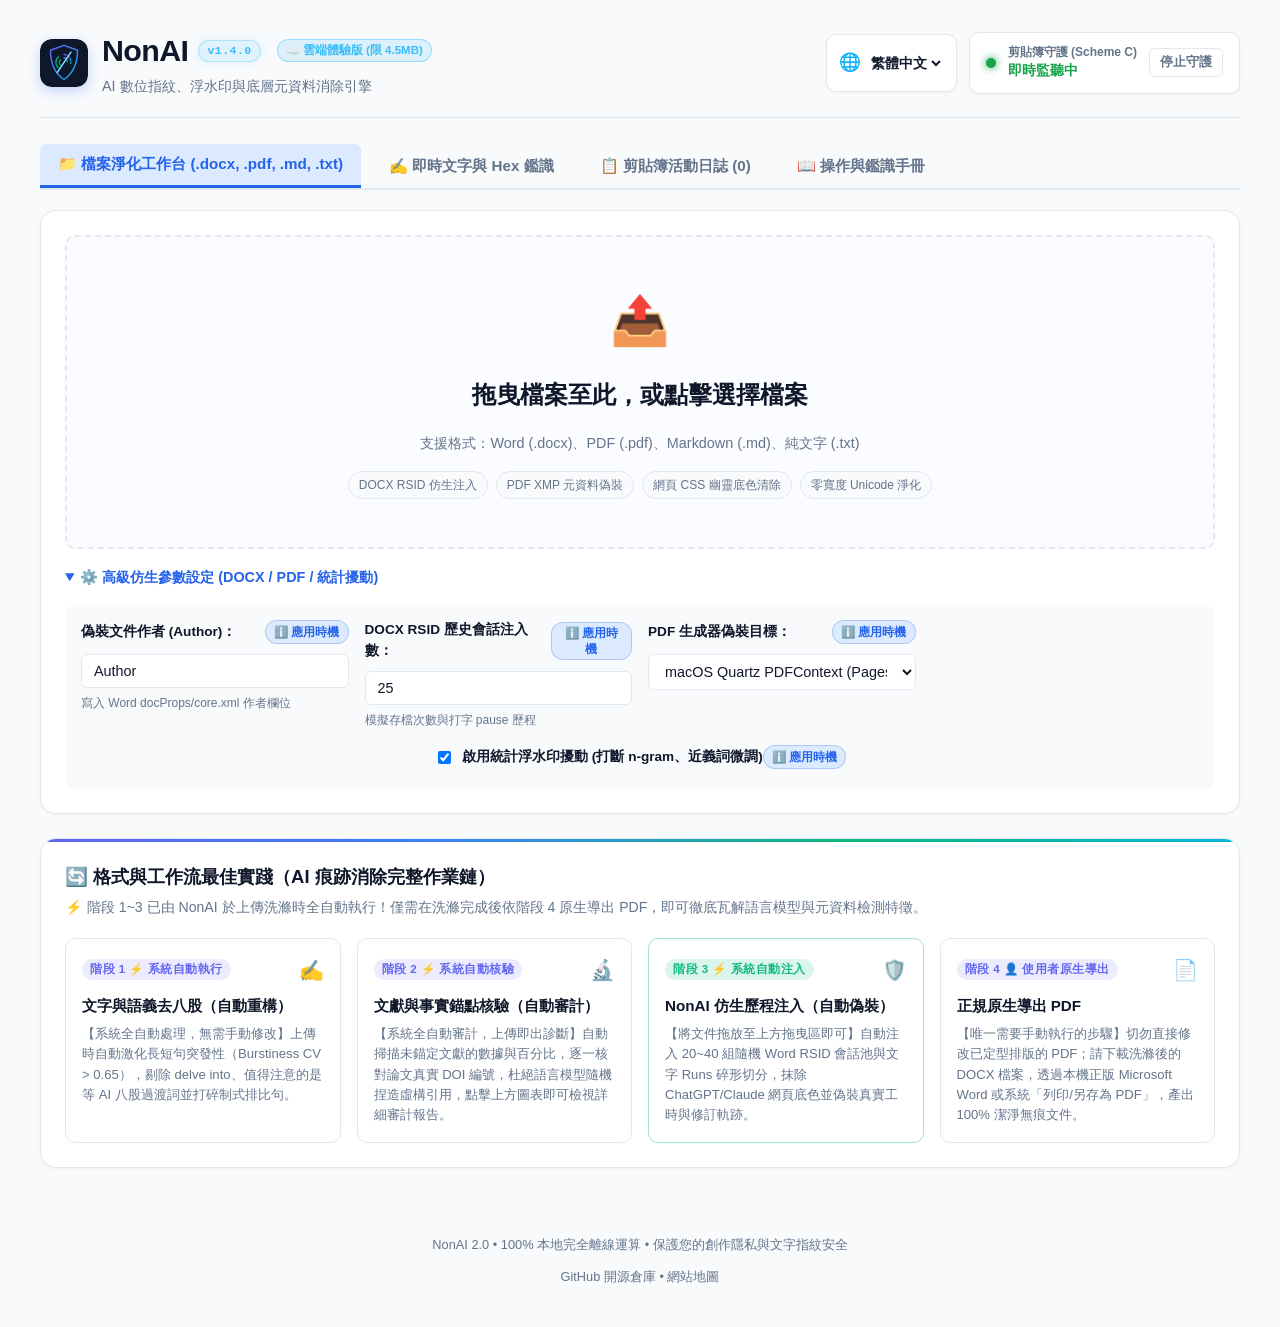
==== public/index.html @ 3d28daaf "feat(humanization): add high-risk residue dissolver, entity diversity enhancer, and fact-citation pr" ====
<!DOCTYPE html>
<html lang="zh-TW">
<head>
  <meta charset="UTF-8">
  <meta name="viewport" content="width=device-width, initial-scale=1.0, viewport-fit=cover">
  <meta name="color-scheme" content="light dark">

  <!-- Primary Meta Tags -->
  <title>NonAI - 消除 AI 數位指紋與隱藏痕跡 | 免費線上 DOCX RSID 仿生、PDF 元資料與文字浮水印淨化工具</title>
  <meta name="title" content="NonAI - 消除 AI 數位指紋與隱藏痕跡 | 免費線上 DOCX RSID 仿生、PDF 元資料與文字浮水印淨化工具">
  <meta name="description" content="NonAI 是開源、100% 離線運算的 AI 指紋消除引擎。一鍵剔除隱形 Unicode 零寬字元、清除 ChatGPT/Claude 網頁底色樣式殘留、逆向注入 Word RSID 歷程與偽裝編輯工時，還原人手真實寫作特徵。">
  <meta name="keywords" content="AI指紋消除, 去除AI痕跡, Word RSID, DOCX修改歷史, 零寬度字元, ChatGPT浮水印, Claude指紋, SynthID消除, PDF元資料清洗, AI檢測繞過, 剪貼簿去樣式, 論文AI檢測">
  <meta name="author" content="NonAI Team">
  <meta name="robots" content="index, follow, max-image-preview:large, max-snippet:-1, max-video-preview:-1">
  <link rel="canonical" href="https://nonai-indol.vercel.app/">

  <!-- Theme Color for Mobile Browsers -->
  <meta name="theme-color" content="#2563eb" media="(prefers-color-scheme: light)">
  <meta name="theme-color" content="#0b0f19" media="(prefers-color-scheme: dark)">

  <!-- Application Icons & Manifest (Inline Data URI avoids CORS/307 redirects under auth proxies) -->
  <link rel="icon" type="image/svg+xml" href="/favicon.svg">
  <link rel="apple-touch-icon" href="/favicon.svg">
  <link rel="manifest" href="data:application/manifest+json;charset=utf-8,%7B%22name%22%3A%22NonAI%20-%20AI%20%E6%95%B8%E4%BD%8D%E6%8C%87%E7%B4%8B%E8%88%87%E9%9A%B1%E8%97%8F%E7%97%95%E8%B7%A1%E6%B6%88%E9%99%A4%E7%B3%BB%E7%B5%B1%22%2C%22short_name%22%3A%22NonAI%22%2C%22start_url%22%3A%22%2F%22%2C%22display%22%3A%22standalone%22%2C%22background_color%22%3A%22%230b0f19%22%2C%22theme_color%22%3A%22%232563eb%22%7D">

  <!-- Open Graph / Facebook / Discord -->
  <meta property="og:type" content="website">
  <meta property="og:url" content="https://nonai-indol.vercel.app/">
  <meta property="og:site_name" content="NonAI">
  <meta property="og:locale" content="zh_TW">
  <meta property="og:title" content="NonAI - 專業級 AI 數位指紋與底層隱藏痕跡消除系統">
  <meta property="og:description" content="深層逆向剔除隱形 Unicode 零寬字元、清除網頁 CSS 幽靈底色、仿生注入 Word RSID 歷史會話與偽裝編輯工時。100% 本地完全離線運算。">
  <meta property="og:image" content="https://nonai-indol.vercel.app/og-image.svg">
  <meta property="og:image:width" content="1200">
  <meta property="og:image:height" content="630">
  <meta property="og:image:alt" content="NonAI - AI 指紋與隱藏痕跡消除系統預覽">

  <!-- Twitter -->
  <meta name="twitter:card" content="summary_large_image">
  <meta name="twitter:url" content="https://nonai-indol.vercel.app/">
  <meta name="twitter:title" content="NonAI - 消除 AI 數位指紋與隱藏痕跡">
  <meta name="twitter:description" content="一鍵剔除隱形 Unicode 零寬字元、清除網頁複製底色、注入 Word RSID 歷程與偽裝編輯工時。">
  <meta name="twitter:image" content="https://nonai-indol.vercel.app/og-image.svg">

  <!-- Structured Data: Schema.org (SoftwareApplication + FAQPage) -->
  <script type="application/ld+json">
  {
    "@context": "https://schema.org",
    "@graph": [
      {
        "@type": "WebApplication",
        "@id": "https://nonai-indol.vercel.app/#webapp",
        "name": "NonAI",
        "alternateName": "NonAI - AI Fingerprint & Metadata Cleaner",
        "url": "https://nonai-indol.vercel.app/",
        "description": "專業級 AI 數位指紋消除工具，提供 DOCX RSID 仿生注入、PDF XMP 元資料偽裝、零寬度 Unicode 淨化與系統剪貼簿即時守護。",
        "applicationCategory": "UtilityApplication",
        "operatingSystem": "All",
        "inLanguage": "zh-TW",
        "offers": {
          "@type": "Offer",
          "price": "0",
          "priceCurrency": "USD"
        },
        "featureList": [
          "DOCX 仿生 RSID 會話注入與 Runs 碎形化切分",
          "清除 ChatGPT/Claude 網頁複製底色與字體宣告",
          "隱形 Unicode 與零寬度字元過濾",
          "PDF 軟體元資料與 XMP 流偽裝",
          "系統剪貼簿即時守護程式 (Scheme C)",
          "100% 本機瀏覽器離線安全處理"
        ]
      },
      {
        "@type": "FAQPage",
        "@id": "https://nonai-indol.vercel.app/#faq",
        "mainEntity": [
          {
            "@type": "Question",
            "name": "什麼是 AI 數位指紋與元資料痕跡？",
            "acceptedAnswer": {
              "@type": "Answer",
              "text": "AI 生成內容除了語句特徵外，在檔案結構與底層字串中常隱藏不可見標記，包含：隱形 Unicode 零寬字元、複製貼上夾帶的網頁 HEX 底色、DOCX 缺乏人類打字存檔的 RSID 編輯軌跡，以及 PDF/Word 標頭中的開源函式庫元資料。"
            }
          },
          {
            "@type": "Question",
            "name": "NonAI 如何解決 Word (DOCX) 缺乏 RSID 的破綻？",
            "acceptedAnswer": {
              "@type": "Answer",
              "text": "NonAI 獨創 RSID 仿生注入演算法，逆向在 settings.xml 生成 20~40 組隨機會話池，並將長段落碎形化切分成打字暫停與思考節奏的 Runs，同步在 app.xml 寫入合理的工時分鐘數，使文件具備真實人類修改歷程特徵。"
            }
          },
          {
            "@type": "Question",
            "name": "我的檔案與資料是否會被上傳或洩漏？",
            "acceptedAnswer": {
              "@type": "Answer",
              "text": "不會。NonAI 的清洗工作與檔案下載全部在本地環境或瀏覽器記憶體中完成，不儲存任何使用者文件或隱私記錄。"
            }
          }
        ]
      }
    ]
  }
  </script>

  <link rel="stylesheet" href="style.css">
</head>
<body>
  <div class="app-layout">
    <!-- Header -->
    <header class="app-header">
      <div class="brand">
        <div class="brand-icon-wrap" aria-hidden="true">
          <svg class="brand-logo" viewBox="0 0 512 512" width="48" height="48">
            <defs>
              <linearGradient id="hdrShieldGrad" x1="0%" y1="0%" x2="100%" y2="100%">
                <stop offset="0%" stop-color="#6366f1" />
                <stop offset="50%" stop-color="#3b82f6" />
                <stop offset="100%" stop-color="#06b6d4" />
              </linearGradient>
              <linearGradient id="hdrCleanGlow" x1="0%" y1="0%" x2="100%" y2="100%">
                <stop offset="0%" stop-color="#10b981" />
                <stop offset="100%" stop-color="#059669" />
              </linearGradient>
            </defs>
            <rect width="512" height="512" rx="120" fill="#0f172a" />
            <path d="M256 68 L400 120 C400 270 340 376 256 432 C172 376 112 270 112 120 Z" 
                  fill="none" stroke="url(#hdrShieldGrad)" stroke-width="16" stroke-linejoin="round" />
            <path d="M220 220 A 40 40 0 0 0 220 280" fill="none" stroke="url(#hdrCleanGlow)" stroke-width="14" stroke-linecap="round" />
            <path d="M200 190 A 75 75 0 0 0 200 310" fill="none" stroke="url(#hdrCleanGlow)" stroke-width="14" stroke-linecap="round" />
            <path d="M256 200 A 45 45 0 0 1 292 245" fill="none" stroke="url(#hdrShieldGrad)" stroke-width="14" stroke-linecap="round" stroke-dasharray="18 12" />
            <path d="M256 165 A 80 80 0 0 1 328 260" fill="none" stroke="url(#hdrShieldGrad)" stroke-width="14" stroke-linecap="round" stroke-dasharray="24 16" />
            <line x1="330" y1="140" x2="182" y2="360" stroke="#38bdf8" stroke-width="16" stroke-linecap="round" />
            <line x1="330" y1="140" x2="182" y2="360" stroke="#ffffff" stroke-width="6" stroke-linecap="round" />
          </svg>
        </div>
        <div>
          <div class="brand-title-wrap">
            <h1>NonAI</h1>
            <span id="appVersionBadge" class="version-badge" title="系統版本號">v1.4.0</span>
            <span id="envModeBadge" class="env-badge" style="display: none; font-size: 0.72rem; padding: 2px 8px; border-radius: 999px; margin-left: 6px; font-weight: 600; vertical-align: middle;"></span>
          </div>
          <p class="subtitle" data-i18n="brand_sub">AI 數位指紋、浮水印與底層元資料消除引擎</p>
        </div>
      </div>

      <!-- Header Actions: Language Switcher + Clipboard Watcher -->
      <div class="header-actions">
        <!-- Multilingual Selector -->
        <div class="lang-selector-wrap">
          <span class="lang-icon" aria-hidden="true">🌐</span>
          <select id="langSelect" class="lang-select" aria-label="切換系統語系">
            <option value="zh-TW" selected>繁體中文</option>
            <option value="en">English</option>
            <option value="zh-CN">简体中文</option>
            <option value="ja">日本語</option>
            <option value="ko">한국어</option>
            <option value="th">ไทย</option>
            <option value="ru">Русский</option>
          </select>
        </div>

        <!-- Quick Clipboard Watcher Controller (Scheme C) - Default Active -->
        <div class="watcher-widget" id="watcherWidget">
          <div class="watcher-status-indicator active" id="watcherIndicator" aria-hidden="true"></div>
          <div class="watcher-text">
            <span class="label" data-i18n="watcher_label">剪貼簿守護 (Scheme C)</span>
            <span class="status" id="watcherStatusText" style="color: var(--success);" data-i18n="watcher_active">即時監聽中</span>
          </div>
          <button type="button" class="btn btn-sm btn-ghost" id="btnToggleWatcher" data-i18n="watcher_btn_stop">停止守護</button>
        </div>
      </div>
    </header>

    <!-- Navigation Tabs -->
    <nav class="nav-tabs" role="tablist" aria-label="工作模式選擇">
      <button class="tab-btn active" role="tab" aria-selected="true" data-tab="tab-files" data-i18n="tab_files">📁 檔案淨化工作台 (.docx, .pdf, .md, .txt)</button>
      <button class="tab-btn" role="tab" aria-selected="false" data-tab="tab-text" data-i18n="tab_text">✍️ 即時文字與 Hex 鑑識</button>
      <button class="tab-btn" role="tab" aria-selected="false" data-tab="tab-clipboard"><span data-i18n="tab_clipboard">📋 剪貼簿活動日誌</span> (<span id="eventCountBadge">0</span>)</button>
      <button class="tab-btn" role="tab" aria-selected="false" data-tab="tab-manual" data-i18n="tab_manual">📖 操作與鑑識手冊</button>
    </nav>

    <!-- Main Content Area -->
    <main class="app-main">
      <!-- TAB 1: 檔案處理 -->
      <section class="tab-panel active" id="tab-files" role="tabpanel">
        <div class="card file-upload-card">
          <div class="drop-zone" id="dropZone" tabindex="0" role="button" aria-label="上傳欲清洗的檔案">
            <input type="file" id="fileInput" accept=".docx,.pdf,.md,.markdown,.txt" hidden>
            <div class="drop-zone-content">
              <span class="upload-icon" aria-hidden="true">📤</span>
              <h2 data-i18n="drop_title">拖曳檔案至此，或點擊選擇檔案</h2>
              <p data-i18n="drop_subtitle">支援格式：Word (.docx)、PDF (.pdf)、Markdown (.md)、純文字 (.txt)</p>
              <div class="supported-tags">
                <span class="tag" data-i18n="tag_rsid">DOCX RSID 仿生注入</span>
                <span class="tag" data-i18n="tag_pdf">PDF XMP 元資料偽裝</span>
                <span class="tag" data-i18n="tag_css">網頁 CSS 幽靈底色清除</span>
                <span class="tag" data-i18n="tag_unicode">零寬度 Unicode 淨化</span>
              </div>
            </div>
          </div>

          <!-- Configuration options -->
          <div class="config-section">
            <details class="advanced-settings" open>
              <summary data-i18n="adv_title">⚙️ 高級仿生參數設定 (DOCX / PDF / 統計擾動)</summary>
              <div class="settings-grid">
                <!-- Option 1: Author -->
                <div class="form-group">
                  <div class="label-with-timing">
                    <label for="cfgAuthor" data-i18n="lbl_author">偽裝文件作者 (Author)：</label>
                    <button type="button" class="timing-badge-btn" data-timing="author" title="點擊查看應用時機說明" data-i18n="btn_timing" data-i18n-title="btn_timing_title">ℹ️ 應用時機</button>
                  </div>
                  <input type="text" id="cfgAuthor" value="Author" placeholder="例如：Alex Wang">
                  <span class="hint" data-i18n="hint_author">寫入 Word docProps/core.xml 作者欄位</span>
                </div>

                <!-- Option 2: RSID Session Count -->
                <div class="form-group">
                  <div class="label-with-timing">
                    <label for="cfgRsidCount" data-i18n="lbl_rsid">DOCX RSID 歷史會話注入數：</label>
                    <button type="button" class="timing-badge-btn" data-timing="rsid" title="點擊查看應用時機說明" data-i18n="btn_timing" data-i18n-title="btn_timing_title">ℹ️ 應用時機</button>
                  </div>
                  <input type="number" id="cfgRsidCount" value="25" min="5" max="60">
                  <span class="hint" data-i18n="hint_rsid">模擬存檔次數與打字 pause 歷程</span>
                </div>

                <!-- Option 3: PDF Producer Spoof -->
                <div class="form-group">
                  <div class="label-with-timing">
                    <label for="cfgPdfSpoof" data-i18n="lbl_pdf">PDF 生成器偽裝目標：</label>
                    <button type="button" class="timing-badge-btn" data-timing="pdf" title="點擊查看應用時機說明" data-i18n="btn_timing" data-i18n-title="btn_timing_title">ℹ️ 應用時機</button>
                  </div>
                  <select id="cfgPdfSpoof">
                    <option value="macOS" selected>macOS Quartz PDFContext (Pages)</option>
                    <option value="Word">Microsoft Word for Microsoft 365</option>
                  </select>
                </div>

                <!-- Option 4: Perturbation -->
                <div class="form-group checkbox-group">
                  <div class="label-with-timing">
                    <label>
                      <input type="checkbox" id="cfgPerturb" checked>
                      <span data-i18n="lbl_perturb">啟用統計浮水印擾動 (打斷 n-gram、近義詞微調)</span>
                    </label>
                    <button type="button" class="timing-badge-btn" data-timing="perturb" title="點擊查看應用時機說明" data-i18n="btn_timing" data-i18n-title="btn_timing_title">ℹ️ 應用時機</button>
                  </div>
                </div>
              </div>

              <!-- Contextual Popover Card for Application Timing -->
              <div class="timing-popover-card hidden" id="timingPopoverCard" role="region" aria-live="polite">
                <div class="timing-header">
                  <span class="timing-title" id="timingTitle" data-i18n="timing_popover_heading">💡 應用時機說明</span>
                  <button type="button" class="timing-close" id="btnCloseTiming" aria-label="關閉說明">✕</button>
                </div>
                <div class="timing-content" id="timingContent">
                  <!-- Dynamically populated -->
                </div>
              </div>
            </details>
          </div>
        </div>

        <!-- Workflow Best Practice Pipeline Card (Directly visible on file drop screen, does not obstruct file drop) -->
        <div class="card workflow-chain-card" id="workflowChainCard">
          <div class="workflow-header">
            <div class="workflow-title-wrap">
              <h3 data-i18n="workflow_title">🔄 格式與工作流最佳實踐（AI 痕跡消除完整作業鏈）</h3>
              <p class="text-muted" data-i18n="workflow_subtitle">⚡ 階段 1~3 已由 NonAI 於上傳洗滌時全自動執行！僅需在洗滌完成後依階段 4 原生導出 PDF，即可徹底瓦解語言模型與元資料檢測特徵。</p>
            </div>
          </div>

          <div class="workflow-steps-grid">
            <!-- Step 1 -->
            <div class="workflow-step-item">
              <div class="wf-step-top">
                <span class="wf-step-badge" data-i18n="wf_step1_badge">階段 1 ⚡ 系統自動執行</span>
                <span class="wf-step-icon">✍️</span>
              </div>
              <h4 data-i18n="wf_step1_title">文字與語義去八股（自動重構）</h4>
              <p data-i18n="wf_step1_desc">【系統全自動處理，無需手動修改】上傳時自動激化長短句突發性（Burstiness CV &gt; 0.65），剔除 delve into、值得注意的是 等 AI 八股過渡詞並打碎制式排比句。</p>
            </div>

            <!-- Step 2 -->
            <div class="workflow-step-item">
              <div class="wf-step-top">
                <span class="wf-step-badge" data-i18n="wf_step2_badge">階段 2 ⚡ 系統自動核驗</span>
                <span class="wf-step-icon">🔬</span>
              </div>
              <h4 data-i18n="wf_step2_title">文獻與事實錨點核驗（自動審計）</h4>
              <p data-i18n="wf_step2_desc">【系統全自動審計，上傳即出診斷】自動掃描未錨定文獻的數據與百分比，逐一核對論文真實 DOI 編號，杜絕語言模型隨機捏造虛構引用，點擊上方圖表即可檢視詳細審計報告。</p>
            </div>

            <!-- Step 3 -->
            <div class="workflow-step-item highlight-step">
              <div class="wf-step-top">
                <span class="wf-step-badge" data-i18n="wf_step3_badge">階段 3 ⚡ 系統自動注入</span>
                <span class="wf-step-icon">🛡️</span>
              </div>
              <h4 data-i18n="wf_step3_title">NonAI 仿生歷程注入（自動偽裝）</h4>
              <p data-i18n="wf_step3_desc">【將文件拖放至上方拖曳區即可】自動注入 20~40 組隨機 Word RSID 會話池與文字 Runs 碎形切分，抹除 ChatGPT/Claude 網頁底色並偽裝真實工時與修訂軌跡。</p>
            </div>

            <!-- Step 4 -->
            <div class="workflow-step-item">
              <div class="wf-step-top">
                <span class="wf-step-badge" data-i18n="wf_step4_badge">階段 4 👤 使用者原生導出</span>
                <span class="wf-step-icon">📄</span>
              </div>
              <h4 data-i18n="wf_step4_title">正規原生導出 PDF</h4>
              <p data-i18n="wf_step4_desc">【唯一需要手動執行的步驟】切勿直接修改已定型排版的 PDF；請下載洗滌後的 DOCX 檔案，透過本機正版 Microsoft Word 或系統「列印/另存為 PDF」，產出 100% 潔淨無痕文件。</p>
            </div>
          </div>
        </div>

        <!-- File Result Box -->
        <div class="card result-card hidden" id="fileResultCard" aria-live="polite">
          <div class="result-header">
            <div>
              <h3 id="resFileName">已完成淨化：filename.docx</h3>
              <p class="text-muted" id="resFileTypeDesc" data-i18n="res_desc">檔案結構已完成人手特徵偽裝與元資料淨化</p>
            </div>
            <a href="#" class="btn btn-primary" id="btnDownload" data-i18n="btn_download">💾 下載已淨化檔案</a>
          </div>

          <div class="stats-grid" id="fileStatsGrid">
            <!-- Dynamic stats filled by app.js -->
          </div>
        </div>
      </section>

      <!-- TAB 2: 即時文字與鑑識 -->
      <section class="tab-panel" id="tab-text" role="tabpanel">
        <div class="text-workspace">
          <div class="text-panel">
            <div class="panel-header">
              <h3 data-i18n="txt_raw_header">原始文字 / 貼上內容</h3>
              <div class="panel-tools">
                <button type="button" class="btn btn-sm btn-ghost" id="btnPasteFromClip" data-i18n="txt_btn_paste">📋 貼上剪貼簿</button>
                <button type="button" class="btn btn-sm btn-ghost" id="btnClearText" data-i18n="txt_btn_clear">清空</button>
              </div>
            </div>
            <textarea id="rawTextInput" placeholder="請在此貼上來自 ChatGPT、Claude 等 AI 工具生成的文字，系統將自動解析隱形零寬字元與底層標記..." aria-label="原始文字輸入區" data-i18n-placeholder="txt_raw_placeholder"></textarea>
            <div class="panel-footer">
              <span id="rawCharCount">字數：0</span>
              <span class="badge badge-warning hidden" id="rawAnomalyAlert" data-i18n="txt_alert_anomaly">⚠️ 發現異常字元！</span>
            </div>
          </div>

          <div class="text-panel">
            <div class="panel-header">
              <h3 data-i18n="txt_clean_header">淨化與去指紋結果</h3>
              <div class="panel-tools">
                <button type="button" class="btn btn-sm btn-primary" id="btnCopyCleanText" data-i18n="txt_btn_copy">📋 複製乾淨文字</button>
              </div>
            </div>
            <textarea id="cleanedTextOutput" readonly placeholder="淨化後文字將顯示於此..." aria-label="淨化後文字結果區" data-i18n-placeholder="txt_clean_placeholder"></textarea>
            <div class="panel-footer">
              <span id="cleanCharCount">字數：0</span>
              <span class="badge badge-success" id="cleanStatusBadge" data-i18n="txt_status_clean">純淨無指紋</span>
            </div>
          </div>
        </div>

        <!-- Text Forensics Audit Details -->
        <div class="card audit-card" id="textAuditCard">
          <h3 data-i18n="audit_header">🔬 文字底層鑑識報告</h3>
          <div class="audit-summary-row">
            <div class="audit-metric">
              <span class="metric-label" data-i18n="audit_risk">AI 殘留綜合風險評分</span>
              <span class="metric-value" id="auditRiskScore">0 / 100</span>
            </div>
            <div class="audit-metric">
              <span class="metric-label" data-i18n="audit_zero_width">隱形字元 (Zero-Width)</span>
              <span class="metric-value text-danger" id="auditZeroWidthCount">0</span>
            </div>
            <div class="audit-metric">
              <span class="metric-label" data-i18n="audit_spaces">不尋常空白正規化</span>
              <span class="metric-value text-info" id="auditSpacesNorm">0</span>
            </div>
            <div class="audit-metric">
              <span class="metric-label" data-i18n="audit_disruption">n-gram 語意打散率</span>
              <span class="metric-value text-success" id="auditDisruption">0%</span>
            </div>
          </div>
          <div id="anomaliesListContainer">
            <!-- Anomaly breakdown -->
          </div>
        </div>
      </section>

      <!-- TAB 3: 剪貼簿守護日誌 (Scheme C) -->
      <section class="tab-panel" id="tab-clipboard" role="tabpanel">
        <div class="card clipboard-dashboard-card">
          <div class="dash-header">
            <div>
              <h3 data-i18n="clip_header">🛡️ 系統剪貼簿即時守護器 (Scheme C)</h3>
              <p class="text-muted" data-i18n="clip_desc">常駐於後台，複製 ChatGPT、Claude 回應時，自動在記憶體中剔除零寬字元並抹平 HTML/CSS 幽靈樣式。</p>
            </div>
            <div class="dash-controls">
              <label class="switch-control">
                <input type="checkbox" id="chkEnableWatcher" checked aria-label="切換剪貼簿守護狀態">
                <span class="slider" aria-hidden="true"></span>
              </label>
              <span id="watcherSwitchLabel" style="color: var(--success);" data-i18n="watcher_running">守護運作中 (自動淨化複製內容)</span>
            </div>
          </div>

          <div class="event-stream-container">
            <div class="stream-header">
              <h4 data-i18n="clip_stream_title">即時攔截日誌 (Recent Intercepts)</h4>
              <button type="button" class="btn btn-sm btn-ghost" id="btnRefreshClipEvents" data-i18n="clip_btn_refresh">🔄 重新整理</button>
            </div>
            <div class="event-log-list" id="eventLogList" tabindex="0" role="region" aria-label="剪貼簿攔截活動清單">
              <div class="empty-state" data-i18n="clip_empty">尚無剪貼簿攔截事件。啟動守護後，複製任何文字即可查看即時淨化過程。</div>
            </div>
          </div>
        </div>
      </section>

      <!-- TAB 4: 操作與鑑識手冊 (User Manual & Step-by-Step Guide) -->
      <section class="tab-panel" id="tab-manual" role="tabpanel">
        <div class="card manual-card">
          <div class="manual-header">
            <h2 data-i18n="tab_manual">📖 操作與鑑識手冊</h2>
            <p class="text-muted" data-i18n="manual_sub">本手冊提供循序漸進的執行步驟、底層運作原理與各功能選項的精準配置建議。</p>
          </div>

          <div class="manual-workflow-steps">
            <!-- Step 1 -->
            <div class="step-card">
              <div class="step-badge" data-i18n="manual_step1_badge">階段 1</div>
              <div class="step-content">
                <h3 data-i18n="manual_step1_title">系統剪貼簿即時守護 (Scheme C)</h3>
                <p data-i18n="manual_step1_body"><strong>運作方式：</strong>系統載入時預設處於啟用狀態（右上角綠燈）。在瀏覽器中複製任何 AI 文字時，守護程式會在 0.5 秒內自動完成脫水淨化，抹去底層的 HTML 幽靈底色與隱形字元。</p>
                <div class="step-tip" data-i18n="manual_step1_tip">💡 <strong>提示：</strong>直接在 Word 或文件中貼上，內容即為標準純淨文字，不會殘留 <code>#F7F7F8</code> 等聊天框 HEX 底色。</div>
              </div>
            </div>

            <!-- Step 2 -->
            <div class="step-card">
              <div class="step-badge" data-i18n="manual_step2_badge">階段 2</div>
              <div class="step-content">
                <h3 data-i18n="manual_step2_title">檔案拖曳淨化與結構仿生 (DOCX / PDF / MD / TXT)</h3>
                <p data-i18n="manual_step2_body"><strong>運作方式：</strong>將檔案拖曳至上傳區域，系統自動啟動 OpenXML 或 PDF 字典重構引擎：</p>
                <ul>
                  <li data-i18n="manual_step2_li1"><strong>DOCX：</strong>逆向注入 20~40 組 RSID 會話池，將長句子依標點符號碎形化切分成自然打字節奏的 Runs，並在 <code>app.xml</code> 填入合理編輯工時。</li>
                  <li data-i18n="manual_step2_li2"><strong>PDF：</strong>覆寫 Producer 與 Creator 為官方標準（macOS Quartz 或 Word 365），並清空 XMP 資料流。</li>
                  <li data-i18n="manual_step2_li3"><strong>Markdown：</strong>自動打破過度整齊的表格對齊空格，自然化清單縮排。</li>
                </ul>
              </div>
            </div>

            <!-- Step 3 -->
            <div class="step-card">
              <div class="step-badge" data-i18n="manual_step3_badge">階段 3</div>
              <div class="step-content">
                <h3 data-i18n="manual_step3_title">底層鑑識資訊檢視與安全下載</h3>
                <p data-i18n="manual_step3_body"><strong>運作方式：</strong>處理完成後，點擊任一數據卡片即可彈出鑑識詳情視窗，檢視注入的 16 進位碼與切分範例。點擊「下載已淨化檔案」將直接由瀏覽器原生記憶體 Blob 物件完成存檔，零延遲且確保檔案完整性。</p>
              </div>
            </div>
          </div>
        </div>

        <!-- Educational FAQ & Knowledge Section (Inside Manual Tab) -->
        <div class="card faq-section" style="margin-top: 24px;">
          <h3 data-i18n="faq_header">💡 關於 AI 指紋與 NonAI 核心技術問答</h3>
          <div class="faq-grid">
            <div class="faq-item">
              <h4 data-i18n="faq_q1">什麼是 Word 檔中的 RSID 破綻？</h4>
              <p data-i18n="faq_a1">正常人類撰寫 Word 時，每次鍵盤輸入停頓、回溯修改與存檔，都會在 <code>document.xml</code> 中留下數十組不同的修訂儲存識別碼（RSID）。AI 系統直接封裝的 DOCX 通常只有 1 組全域 RSID 或完全沒有，一眼就會被鑑識程式辨識。NonAI 會仿生注入 20~40 組會話並碎形化拆分段落。</p>
            </div>
            <div class="faq-item">
              <h4 data-i18n="faq_q2">為什麼複製文字會留下「幽靈底色」？</h4>
              <p data-i18n="faq_a2">從網頁對話框反白文字時，剪貼簿會夾帶 <code>&lt;span style="background-color: #f7f7f8"&gt;</code> 等 HEX 底色與 Inter 特徵字體。若直接貼入文件，這些樣式會永久存留在底層 XML。NonAI 剪貼簿守護可在複製瞬間自動脫水淨化。</p>
            </div>
            <div class="faq-item">
              <h4 data-i18n="faq_q3">如何對抗統計型浮水印 (如 SynthID)？</h4>
              <p data-i18n="faq_a3">統計型浮水印利用偽隨機綠色詞庫（Green List）偏好選詞。NonAI 透過打斷 10%~15% 的 n-gram 鏈結、替換「值得注意的是」等高頻套話，能使檢測演算法的 z-score 機率顯著性崩潰，保護創作者文意不受干擾。</p>
            </div>
            <div class="faq-item">
              <h4 data-i18n="faq_q4">NonAI 是否保證完全隱私與離線？</h4>
              <p data-i18n="faq_a4">是的。NonAI 採用完全本地離線架構，檔案清洗運算與二進位生成全在您的本機電腦或瀏覽器內部完成，絕不上傳雲端伺服器儲存。</p>
            </div>
          </div>
        </div>
      </section>
    </main>

    <!-- Footer -->
    <footer class="app-footer">
      <p data-i18n="footer_text">NonAI 2.0 • 100% 本地完全離線運算 • 保護您的創作隱私與文字指紋安全</p>
      <p class="footer-links">
        <a href="https://github.com/hauchiehlin-ops/nonai" target="_blank" rel="noopener noreferrer" data-i18n="footer_github">GitHub 開源倉庫</a> •
        <a href="/sitemap.xml" target="_blank" data-i18n="footer_sitemap">網站地圖</a>
      </p>
    </footer>
  </div>

  <!-- Detail Modal for Inspection of Execution Status -->
  <dialog id="detailModal" closedby="any" aria-labelledby="modalTitle" class="detail-dialog">
    <div class="dialog-content">
      <div class="dialog-header">
        <div class="dialog-title-wrap">
          <span class="dialog-icon" id="modalIcon" aria-hidden="true">🔍</span>
          <h3 id="modalTitle" data-i18n="modal_title_default">執行詳情與底層鑑識</h3>
        </div>
        <button type="button" class="btn-close" id="btnCloseModal" aria-label="關閉視窗">✕</button>
      </div>
      <div class="dialog-body" id="modalBody">
        <!-- Content injected dynamically by app.js -->
      </div>
      <div class="dialog-footer">
        <button type="button" class="btn btn-primary" id="btnModalOk" data-i18n="modal_btn_close">確定關閉</button>
      </div>
    </div>
  </dialog>

  <script src="i18n.js"></script>
  <script src="app.js"></script>
</body>
</html>
---- public/style.css ----
:root {
  color-scheme: light dark;

  --font-sans: -apple-system, BlinkMacSystemFont, "Segoe UI", Roboto, Helvetica, Arial, sans-serif;
  --font-mono: ui-monospace, SFMono-Regular, Menlo, Monaco, Consolas, monospace;

  /* Theme tokens */
  --bg-app: #f8fafc;
  --bg-card: #ffffff;
  --bg-input: #ffffff;
  --border-color: #e2e8f0;
  --text-main: #0f172a;
  --text-muted: #64748b;

  --primary: #2563eb;
  --primary-hover: #1d4ed8;
  --primary-light: #dbeafe;

  --success: #16a34a;
  --success-bg: #dcfce7;
  --warning: #ea580c;
  --warning-bg: #ffedd5;
  --danger: #dc2626;
  --danger-bg: #fee2e2;
  --info: #0284c7;

  --radius-sm: 6px;
  --radius-md: 10px;
  --radius-lg: 16px;
  --shadow-sm: 0 1px 3px rgba(0, 0, 0, 0.05);
  --shadow-md: 0 4px 6px -1px rgba(0, 0, 0, 0.08);
}

@media (prefers-color-scheme: dark) {
  :root {
    --bg-app: #0b0f19;
    --bg-card: #131b2e;
    --bg-input: #0f172a;
    --border-color: #24324f;
    --text-main: #f1f5f9;
    --text-muted: #94a3b8;

    --primary: #3b82f6;
    --primary-hover: #60a5fa;
    --primary-light: #1e293b;

    --success: #22c55e;
    --success-bg: #064e3b;
    --warning: #f97316;
    --warning-bg: #431407;
    --danger: #ef4444;
    --danger-bg: #450a0a;
    --info: #38bdf8;
  }
}

body {
  margin: 0;
  padding: 0;
  font-family: var(--font-sans);
  background-color: var(--bg-app);
  color: var(--text-main);
  line-height: 1.5;
  -webkit-font-smoothing: antialiased;
}

.app-layout {
  max-width: 1200px;
  margin: 0 auto;
  padding: clamp(14px, 10px + 1.5vw, 28px);
  min-height: 100dvh;
  display: flex;
  flex-direction: column;
}

/* Header */
.app-header {
  display: flex;
  justify-content: space-between;
  align-items: center;
  padding-bottom: 20px;
  border-bottom: 1px solid var(--border-color);
  margin-bottom: 24px;
}

.brand {
  display: flex;
  align-items: center;
  gap: 14px;
}

.brand-icon-wrap {
  display: flex;
  align-items: center;
  justify-content: center;
  flex-shrink: 0;
}

.brand-logo {
  width: 48px;
  height: 48px;
  border-radius: 12px;
  box-shadow: 0 4px 12px rgba(37, 99, 235, 0.25);
  transition: transform 0.2s ease;
}

.brand-logo:hover {
  transform: rotate(4deg) scale(1.05);
}

.brand-title-wrap {
  display: flex;
  align-items: center;
  gap: 10px;
}

.brand h1 {
  margin: 0;
  font-size: clamp(1.4rem, 1.1rem + 1.2vw, 1.9rem);
  font-weight: 700;
  letter-spacing: -0.02em;
}

.version-badge {
  display: inline-flex;
  align-items: center;
  font-size: 0.72rem;
  font-family: var(--font-mono, ui-monospace, SFMono-Regular, Menlo, monospace);
  font-weight: 700;
  letter-spacing: 0.04em;
  padding: 3px 8px;
  border-radius: 9999px;
  background: rgba(56, 189, 248, 0.12);
  color: #38bdf8;
  border: 1px solid rgba(56, 189, 248, 0.32);
  line-height: 1.2;
  box-shadow: 0 0 10px rgba(56, 189, 248, 0.15);
  user-select: none;
  transition: all 0.2s ease;
}

.version-badge:hover {
  background: rgba(56, 189, 248, 0.22);
  border-color: rgba(56, 189, 248, 0.55);
  transform: translateY(-1px);
}

.subtitle {
  margin: 2px 0 0 0;
  font-size: clamp(0.78rem, 0.72rem + 0.3vw, 0.9rem);
  color: var(--text-muted);
}

/* Header Actions: Language Selector + Watcher */
.header-actions {
  display: flex;
  align-items: center;
  gap: 12px;
  flex-wrap: wrap;
}

.lang-selector-wrap {
  display: flex;
  align-items: center;
  gap: 6px;
  background-color: var(--bg-card);
  padding: 6px 12px;
  border-radius: var(--radius-md);
  border: 1px solid var(--border-color);
  box-shadow: var(--shadow-sm);
  min-height: 44px;
}

.lang-icon {
  font-size: 1.1rem;
}

.lang-select {
  background: transparent;
  border: none;
  color: var(--text-main);
  font-family: inherit;
  font-size: 0.88rem;
  font-weight: 600;
  cursor: pointer;
  outline: none;
}

/* Watcher widget in header */
.watcher-widget {
  display: flex;
  align-items: center;
  gap: 12px;
  background-color: var(--bg-card);
  padding: 8px 16px;
  border-radius: var(--radius-md);
  border: 1px solid var(--border-color);
  box-shadow: var(--shadow-sm);
  min-height: 44px;
}

.watcher-status-indicator {
  width: 10px;
  height: 10px;
  border-radius: 50%;
  background-color: var(--text-muted);
}

.watcher-status-indicator.active {
  background-color: var(--success);
  box-shadow: 0 0 8px var(--success);
}

.watcher-text {
  display: flex;
  flex-direction: column;
}

.watcher-text .label {
  font-size: 0.75rem;
  font-weight: 600;
  color: var(--text-muted);
}

.watcher-text .status {
  font-size: 0.85rem;
  font-weight: 600;
}

/* Navigation Tabs */
.nav-tabs {
  display: flex;
  gap: 10px;
  margin-bottom: 20px;
  border-bottom: 2px solid var(--border-color);
  padding-bottom: 2px;
}

.tab-btn {
  background: transparent;
  border: none;
  font-family: inherit;
  font-size: 0.95rem;
  font-weight: 600;
  color: var(--text-muted);
  padding: 10px 18px;
  border-radius: var(--radius-sm) var(--radius-sm) 0 0;
  cursor: pointer;
  transition: all 0.2s ease;
  position: relative;
  bottom: -2px;
}

.tab-btn:hover {
  color: var(--text-main);
}

.tab-btn.active {
  color: var(--primary);
  border-bottom: 3px solid var(--primary);
  background-color: var(--primary-light);
}

/* Panels */
.tab-panel {
  display: none;
}

.tab-panel.active {
  display: block;
}

/* Cards */
.card {
  background-color: var(--bg-card);
  border: 1px solid var(--border-color);
  border-radius: var(--radius-lg);
  padding: 24px;
  box-shadow: var(--shadow-sm);
  margin-bottom: 24px;
}

/* Drop Zone */
.drop-zone {
  border: 2px dashed var(--border-color);
  border-radius: var(--radius-md);
  padding: 48px 20px;
  text-align: center;
  cursor: pointer;
  background-color: rgba(37, 99, 235, 0.02);
  transition: all 0.2s ease;
}

.drop-zone:hover, .drop-zone.dragover {
  border-color: var(--primary);
  background-color: rgba(37, 99, 235, 0.06);
}

.upload-icon {
  font-size: 3rem;
  margin-bottom: 12px;
  display: block;
}

.drop-zone h3 {
  margin: 0 0 8px 0;
  font-size: 1.25rem;
}

.drop-zone p {
  margin: 0 0 16px 0;
  color: var(--text-muted);
  font-size: 0.9rem;
}

.supported-tags {
  display: flex;
  justify-content: center;
  gap: 8px;
  flex-wrap: wrap;
}

.tag {
  background-color: var(--bg-app);
  border: 1px solid var(--border-color);
  padding: 4px 10px;
  border-radius: 20px;
  font-size: 0.75rem;
  font-weight: 500;
  color: var(--text-muted);
}

/* Config & Details */
.config-section {
  margin-top: 18px;
}

.advanced-settings summary {
  cursor: pointer;
  font-weight: 600;
  font-size: 0.9rem;
  color: var(--primary);
  outline: none;
}

.settings-grid {
  display: grid;
  grid-template-columns: repeat(auto-fit, minmax(240px, 1fr));
  gap: 16px;
  margin-top: 16px;
  padding: 16px;
  background-color: var(--bg-app);
  border-radius: var(--radius-md);
}

.form-group {
  display: flex;
  flex-direction: column;
  gap: 6px;
}

.label-with-timing {
  display: flex;
  justify-content: space-between;
  align-items: center;
  margin-bottom: 4px;
}

.timing-badge-btn {
  background-color: var(--primary-light);
  color: var(--primary);
  border: 1px solid rgba(37, 99, 235, 0.25);
  font-size: 0.72rem;
  font-weight: 700;
  padding: 2px 8px;
  border-radius: 12px;
  cursor: pointer;
  transition: all 0.15s ease;
  line-height: 1.4;
  min-height: 24px;
}

.timing-badge-btn:hover {
  background-color: var(--primary);
  color: #ffffff;
  transform: scale(1.04);
}

/* Contextual Timing Popover Card */
.timing-popover-card {
  margin-top: 14px;
  background: var(--bg-card);
  border: 1px solid var(--primary);
  border-left: 4px solid var(--primary);
  border-radius: var(--radius-md);
  padding: 16px 18px;
  box-shadow: var(--shadow-md);
  animation: fadeIn 0.2s ease-out;
}

@keyframes fadeIn {
  from { opacity: 0; transform: translateY(-4px); }
  to { opacity: 1; transform: translateY(0); }
}

.timing-header {
  display: flex;
  justify-content: space-between;
  align-items: center;
  margin-bottom: 8px;
}

.timing-title {
  font-weight: 700;
  font-size: 0.95rem;
  color: var(--primary);
}

.timing-close {
  background: transparent;
  border: none;
  font-size: 1.1rem;
  cursor: pointer;
  color: var(--text-muted);
  padding: 2px 6px;
  border-radius: 4px;
  min-height: 30px;
}

.timing-close:hover {
  color: var(--text-main);
  background: var(--bg-app);
}

.timing-content {
  font-size: 0.88rem;
  line-height: 1.6;
  color: var(--text-main);
}

/* User Manual Tab Styles */
.manual-card {
  padding: 28px;
}

.manual-header {
  margin-bottom: 24px;
  border-bottom: 1px solid var(--border-color);
  padding-bottom: 16px;
}

.manual-header h2 {
  margin: 0 0 6px 0;
  font-size: 1.4rem;
}

.manual-workflow-steps {
  display: flex;
  flex-direction: column;
  gap: 20px;
}

.step-card {
  display: flex;
  gap: 18px;
  background-color: var(--bg-app);
  border: 1px solid var(--border-color);
  border-radius: var(--radius-md);
  padding: 20px;
}

.step-badge {
  background: var(--primary);
  color: white;
  font-weight: 700;
  font-size: 0.85rem;
  padding: 6px 12px;
  border-radius: var(--radius-sm);
  align-self: flex-start;
  white-space: nowrap;
}

.step-content {
  flex: 1;
}

.step-content h3 {
  margin: 0 0 8px 0;
  font-size: 1.1rem;
}

.step-content p {
  margin: 0 0 10px 0;
  font-size: 0.9rem;
  line-height: 1.6;
}

.step-content ul {
  margin: 8px 0 12px 20px;
  padding: 0;
  font-size: 0.88rem;
  line-height: 1.6;
}

.step-tip {
  background-color: var(--bg-card);
  border-left: 3px solid var(--success);
  padding: 8px 12px;
  border-radius: 4px;
  font-size: 0.85rem;
  margin-top: 8px;
}

@media (max-width: 640px) {
  .step-card {
    flex-direction: column;
    gap: 10px;
  }
}

.form-group label {
  font-size: 0.85rem;
  font-weight: 600;
}

.form-group input[type="text"],
.form-group input[type="number"],
.form-group select {
  padding: 8px 12px;
  border-radius: var(--radius-sm);
  border: 1px solid var(--border-color);
  background-color: var(--bg-input);
  color: var(--text-main);
  font-family: inherit;
  font-size: 0.9rem;
}

.form-group .hint {
  font-size: 0.75rem;
  color: var(--text-muted);
}

.checkbox-group {
  grid-column: 1 / -1;
  display: flex;
  align-items: center;
}

.checkbox-group label {
  display: flex;
  align-items: center;
  gap: 8px;
  cursor: pointer;
}

/* Result Card */
.result-header {
  display: flex;
  justify-content: space-between;
  align-items: center;
  margin-bottom: 20px;
  flex-wrap: wrap;
  gap: 12px;
}

.result-header h3 {
  margin: 0;
  font-size: 1.25rem;
}

.stats-grid {
  display: grid;
  grid-template-columns: repeat(auto-fit, minmax(200px, 1fr));
  gap: 16px;
}

.stat-box {
  background-color: var(--bg-app);
  padding: 16px;
  border-radius: var(--radius-md);
  border: 1px solid var(--border-color);
}

.stat-box .title {
  font-size: 0.8rem;
  color: var(--text-muted);
  display: block;
}

.stat-box .val {
  font-size: 1.4rem;
  font-weight: 700;
  color: var(--primary);
  margin-top: 4px;
  display: block;
}

/* Text Workspace */
.text-workspace {
  display: grid;
  grid-template-columns: 1fr 1fr;
  gap: 20px;
  margin-bottom: 24px;
}

@media (max-width: 800px) {
  .text-workspace {
    grid-template-columns: 1fr;
  }
}

.text-panel {
  display: flex;
  flex-direction: column;
  background-color: var(--bg-card);
  border: 1px solid var(--border-color);
  border-radius: var(--radius-lg);
  padding: 16px;
  box-shadow: var(--shadow-sm);
}

.panel-header {
  display: flex;
  justify-content: space-between;
  align-items: center;
  margin-bottom: 12px;
}

.panel-header h3 {
  margin: 0;
  font-size: 1rem;
}

.text-panel textarea {
  width: 100%;
  box-sizing: border-box;
  height: 280px;
  padding: 12px;
  border: 1px solid var(--border-color);
  border-radius: var(--radius-sm);
  background-color: var(--bg-input);
  color: var(--text-main);
  font-family: var(--font-sans);
  font-size: 0.95rem;
  resize: vertical;
  line-height: 1.6;
}

.panel-footer {
  display: flex;
  justify-content: space-between;
  align-items: center;
  margin-top: 10px;
  font-size: 0.85rem;
  color: var(--text-muted);
}

/* Badges */
.badge {
  padding: 3px 8px;
  border-radius: 12px;
  font-size: 0.75rem;
  font-weight: 600;
}

.badge-warning {
  background-color: var(--warning-bg);
  color: var(--warning);
}

.badge-success {
  background-color: var(--success-bg);
  color: var(--success);
}

/* Audit Card */
.audit-summary-row {
  display: grid;
  grid-template-columns: repeat(auto-fit, minmax(180px, 1fr));
  gap: 16px;
  margin: 16px 0;
}

.audit-metric {
  background-color: var(--bg-app);
  padding: 14px;
  border-radius: var(--radius-md);
  border: 1px solid var(--border-color);
}

.audit-metric .metric-label {
  font-size: 0.78rem;
  color: var(--text-muted);
  display: block;
}

.audit-metric .metric-value {
  font-size: 1.3rem;
  font-weight: 700;
  margin-top: 4px;
  display: block;
}

.text-danger { color: var(--danger); }
.text-success { color: var(--success); }
.text-info { color: var(--info); }

/* Buttons */
.btn {
  display: inline-flex;
  align-items: center;
  justify-content: center;
  font-family: inherit;
  font-weight: 600;
  border-radius: var(--radius-sm);
  border: none;
  cursor: pointer;
  transition: all 0.2s ease;
  text-decoration: none;
  padding: 8px 16px;
  font-size: 0.9rem;
}

.btn-primary {
  background-color: var(--primary);
  color: #ffffff;
}

.btn-primary:hover {
  background-color: var(--primary-hover);
}

.btn-sm {
  padding: 5px 10px;
  font-size: 0.8rem;
}

.btn-ghost {
  background: transparent;
  color: var(--text-muted);
  border: 1px solid var(--border-color);
}

.btn-ghost:hover {
  background-color: var(--bg-app);
  color: var(--text-main);
}

/* Clipboard Dashboard (Scheme C) */
.dash-header {
  display: flex;
  justify-content: space-between;
  align-items: center;
  padding-bottom: 20px;
  border-bottom: 1px solid var(--border-color);
  margin-bottom: 20px;
}

.dash-controls {
  display: flex;
  align-items: center;
  gap: 12px;
}

.switch-control {
  position: relative;
  display: inline-block;
  width: 50px;
  height: 26px;
}

.switch-control input {
  opacity: 0;
  width: 0;
  height: 0;
}

.slider {
  position: absolute;
  cursor: pointer;
  top: 0; left: 0; right: 0; bottom: 0;
  background-color: var(--border-color);
  transition: .3s;
  border-radius: 34px;
}

.slider:before {
  position: absolute;
  content: "";
  height: 18px;
  width: 18px;
  left: 4px;
  bottom: 4px;
  background-color: white;
  transition: .3s;
  border-radius: 50%;
}

input:checked + .slider {
  background-color: var(--success);
}

input:checked + .slider:before {
  transform: translateX(24px);
}

.event-stream-container {
  margin-top: 16px;
}

.stream-header {
  display: flex;
  justify-content: space-between;
  align-items: center;
  margin-bottom: 12px;
}

.stream-header h4 {
  margin: 0;
}

.event-log-list {
  background-color: var(--bg-app);
  border: 1px solid var(--border-color);
  border-radius: var(--radius-md);
  padding: 12px;
  max-height: 350px;
  overflow-y: auto;
  font-family: var(--font-mono);
  font-size: 0.85rem;
}

.event-item {
  display: flex;
  align-items: center;
  gap: 12px;
  padding: 8px 10px;
  border-bottom: 1px solid var(--border-color);
}

.event-item:last-child {
  border-bottom: none;
}

.event-time {
  color: var(--text-muted);
  font-size: 0.78rem;
  min-width: 65px;
}

.event-tag {
  background-color: var(--success-bg);
  color: var(--success);
  padding: 2px 6px;
  border-radius: 4px;
  font-size: 0.75rem;
  font-weight: 600;
}

.event-snippet {
  flex: 1;
  white-space: nowrap;
  overflow: hidden;
  text-overflow: ellipsis;
  color: var(--text-main);
}

.empty-state {
  text-align: center;
  padding: 30px;
  color: var(--text-muted);
  font-family: var(--font-sans);
}

/* Footer */
.app-footer {
  margin-top: auto;
  padding-top: 30px;
  text-align: center;
  font-size: 0.8rem;
  color: var(--text-muted);
}

/* Interactive Stat Boxes */
.stat-box.clickable {
  cursor: pointer;
  position: relative;
  transition: all 0.2s ease;
  user-select: none;
}

.stat-box.clickable:hover {
  border-color: var(--primary);
  background-color: var(--primary-light);
  transform: translateY(-2px);
  box-shadow: var(--shadow-md);
}

.stat-inspect-hint {
  display: block;
  font-size: 0.72rem;
  color: var(--primary);
  margin-top: 8px;
  font-weight: 600;
}

/* Modal Dialog */
dialog.detail-dialog {
  border: 1px solid var(--border-color);
  border-radius: var(--radius-lg);
  background-color: var(--bg-card);
  color: var(--text-main);
  max-width: 680px;
  width: 90vw;
  padding: 0;
  box-shadow: 0 25px 50px -12px rgba(0, 0, 0, 0.35);
}

dialog.detail-dialog::backdrop {
  background-color: rgba(0, 0, 0, 0.6);
  backdrop-filter: blur(4px);
}

.dialog-content {
  display: flex;
  flex-direction: column;
}

.dialog-header {
  display: flex;
  justify-content: space-between;
  align-items: center;
  padding: 18px 24px;
  border-bottom: 1px solid var(--border-color);
}

.dialog-title-wrap {
  display: flex;
  align-items: center;
  gap: 10px;
}

.dialog-title-wrap h3 {
  margin: 0;
  font-size: 1.15rem;
  font-weight: 700;
}

.dialog-icon {
  font-size: 1.4rem;
}

.btn-close {
  background: transparent;
  border: none;
  font-size: 1.2rem;
  cursor: pointer;
  color: var(--text-muted);
  padding: 4px 8px;
  border-radius: var(--radius-sm);
  transition: all 0.15s ease;
}

.btn-close:hover {
  color: var(--text-main);
  background-color: var(--bg-app);
}

.dialog-body {
  padding: 20px 24px;
  max-height: 65vh;
  overflow-y: auto;
  font-size: 0.92rem;
  line-height: 1.6;
}

.dialog-body h4 {
  margin: 16px 0 8px 0;
  font-size: 0.95rem;
  color: var(--primary);
}

.dialog-body h4:first-child {
  margin-top: 0;
}

.detail-code-block {
  background-color: var(--bg-app);
  border: 1px solid var(--border-color);
  border-radius: var(--radius-sm);
  padding: 12px;
  font-family: var(--font-mono);
  font-size: 0.82rem;
  max-height: 200px;
  overflow-y: auto;
  margin: 8px 0 16px 0;
  white-space: pre-wrap;
  word-break: break-all;
}

.detail-badge-list {
  display: flex;
  flex-wrap: wrap;
  gap: 6px;
  margin: 8px 0 16px 0;
}

.detail-badge {
  background-color: var(--bg-app);
  border: 1px solid var(--border-color);
  padding: 3px 8px;
  border-radius: 4px;
  font-family: var(--font-mono);
  font-size: 0.78rem;
}

.detail-comparison {
  display: grid;
  grid-template-columns: 1fr 1fr;
  gap: 12px;
  margin: 10px 0 16px 0;
}

.compare-box {
  background-color: var(--bg-app);
  border: 1px solid var(--border-color);
  border-radius: var(--radius-sm);
  padding: 10px 14px;
}

.compare-box .label {
  font-size: 0.75rem;
  font-weight: 700;
  text-transform: uppercase;
  margin-bottom: 4px;
  display: block;
}

.compare-box.before .label { color: var(--danger); }
.compare-box.after .label { color: var(--success); }

.dialog-footer {
  padding: 14px 24px;
  border-top: 1px solid var(--border-color);
  display: flex;
  justify-content: flex-end;
  background-color: var(--bg-app);
  border-bottom-left-radius: var(--radius-lg);
  border-bottom-right-radius: var(--radius-lg);
}

/* FAQ & Knowledge Section */
.faq-section {
  margin-top: 24px;
}

.faq-section h3 {
  margin-top: 0;
  margin-bottom: 20px;
  font-size: 1.25rem;
}

.faq-grid {
  display: grid;
  grid-template-columns: repeat(auto-fit, minmax(280px, 1fr));
  gap: 20px;
}

.faq-item {
  background-color: var(--bg-app);
  border: 1px solid var(--border-color);
  border-radius: var(--radius-md);
  padding: 18px;
}

.faq-item h4 {
  margin: 0 0 10px 0;
  font-size: 0.95rem;
  color: var(--primary);
}

.faq-item p {
  margin: 0;
  font-size: 0.88rem;
  color: var(--text-muted);
  line-height: 1.6;
}

.footer-links {
  margin-top: 8px;
  font-size: 0.8rem;
}

.footer-links a {
  color: var(--text-muted);
  text-decoration: none;
  transition: color 0.15s ease;
}

.footer-links a:hover {
  color: var(--primary);
  text-decoration: underline;
}

/* Mobile & Tablet Responsive Layout */
@media (max-width: 768px) {
  .app-header {
    flex-direction: column;
    align-items: stretch;
    gap: 16px;
  }

  .brand {
    gap: 12px;
  }

  .header-actions {
    width: 100%;
  }

  .watcher-widget {
    width: 100%;
    box-sizing: border-box;
    justify-content: space-between;
  }

  .nav-tabs {
    overflow-x: auto;
    white-space: nowrap;
    -webkit-overflow-scrolling: touch;
    scrollbar-width: none;
    padding-bottom: 4px;
    gap: 6px;
  }

  .nav-tabs::-webkit-scrollbar {
    display: none;
  }

  .tab-btn {
    flex-shrink: 0;
    min-height: 44px;
    padding: 10px 14px;
    font-size: 0.85rem;
  }

  .dash-header {
    flex-direction: column;
    align-items: flex-start;
    gap: 14px;
  }

  .result-header {
    flex-direction: column;
    align-items: stretch;
  }

  .result-header .btn {
    width: 100%;
    min-height: 44px;
  }

  .stats-grid {
    grid-template-columns: 1fr;
  }

  .detail-comparison {
    grid-template-columns: 1fr;
  }

  .settings-grid {
    grid-template-columns: 1fr;
  }
}

/* Workflow Best Practice Pipeline Card */
.workflow-chain-card {
  margin-top: 24px;
  background: var(--bg-card);
  border: 1px solid var(--border-color);
  border-radius: var(--radius-lg);
  padding: 24px;
  box-shadow: var(--shadow-sm);
  position: relative;
  overflow: hidden;
}

.workflow-chain-card::before {
  content: "";
  position: absolute;
  top: 0;
  left: 0;
  right: 0;
  height: 3px;
  background: linear-gradient(90deg, #6366f1, #3b82f6, #10b981, #06b6d4);
}

.workflow-header {
  margin-bottom: 20px;
}

.workflow-title-wrap h3 {
  margin: 0 0 6px 0;
  font-size: 1.15rem;
  font-weight: 700;
  color: var(--text-main);
  display: flex;
  align-items: center;
  gap: 8px;
}

.workflow-title-wrap p {
  margin: 0;
  font-size: 0.88rem;
  color: var(--text-muted);
  line-height: 1.5;
}

.workflow-steps-grid {
  display: grid;
  grid-template-columns: repeat(4, 1fr);
  gap: 16px;
  position: relative;
}

.workflow-step-item {
  background: var(--bg-surface);
  border: 1px solid var(--border-color);
  border-radius: var(--radius-md);
  padding: 16px;
  display: flex;
  flex-direction: column;
  transition: all 0.2s ease;
  position: relative;
}

.workflow-step-item:hover {
  border-color: var(--primary);
  transform: translateY(-2px);
  box-shadow: var(--shadow-md);
}

.workflow-step-item.highlight-step {
  border-color: rgba(16, 185, 129, 0.4);
  background: linear-gradient(180deg, rgba(16, 185, 129, 0.05) 0%, var(--bg-surface) 100%);
}

.wf-step-top {
  display: flex;
  justify-content: space-between;
  align-items: center;
  margin-bottom: 10px;
}

.wf-step-badge {
  font-size: 0.72rem;
  font-weight: 700;
  padding: 2px 8px;
  border-radius: 12px;
  background: rgba(99, 102, 241, 0.12);
  color: #6366f1;
  text-transform: uppercase;
  letter-spacing: 0.5px;
}

.highlight-step .wf-step-badge {
  background: rgba(16, 185, 129, 0.15);
  color: #10b981;
}

.wf-step-icon {
  font-size: 1.25rem;
}

.workflow-step-item h4 {
  margin: 0 0 8px 0;
  font-size: 0.95rem;
  font-weight: 700;
  color: var(--text-main);
  line-height: 1.4;
}

.workflow-step-item p {
  margin: 0;
  font-size: 0.82rem;
  color: var(--text-muted);
  line-height: 1.55;
  flex: 1;
}

@media (max-width: 992px) {
  .workflow-steps-grid {
    grid-template-columns: repeat(2, 1fr);
  }
}

@media (max-width: 600px) {
  .workflow-steps-grid {
    grid-template-columns: 1fr;
  }
}

.hidden {
  display: none !important;
}
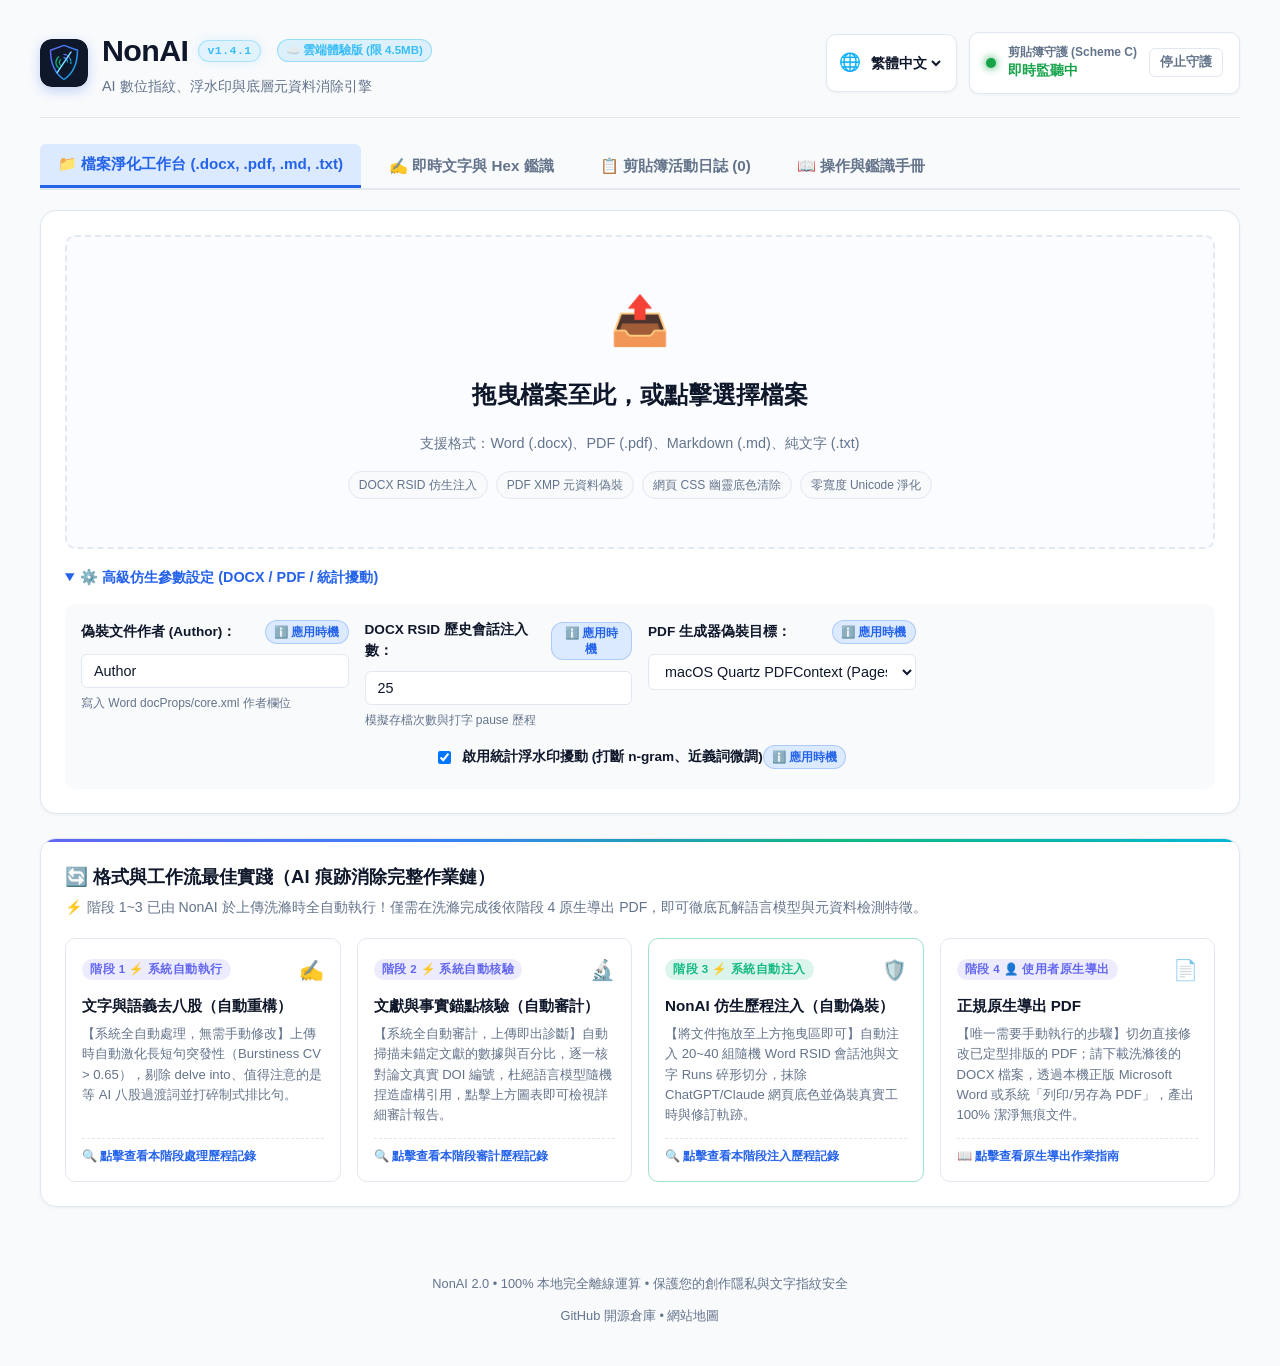
==== commit 0a35c85c: "feat(ui): add real-time execution log banner to all cards and make workflow pipeline cards interacti" ====
--- a/public/index.html
+++ b/public/index.html
@@ -139,7 +139,7 @@
         <div>
           <div class="brand-title-wrap">
             <h1>NonAI</h1>
-            <span id="appVersionBadge" class="version-badge" title="系統版本號">v1.4.0</span>
+            <span id="appVersionBadge" class="version-badge" title="系統版本號">v1.4.1</span>
             <span id="envModeBadge" class="env-badge" style="display: none; font-size: 0.72rem; padding: 2px 8px; border-radius: 999px; margin-left: 6px; font-weight: 600; vertical-align: middle;"></span>
           </div>
           <p class="subtitle" data-i18n="brand_sub">AI 數位指紋、浮水印與底層元資料消除引擎</p>
@@ -276,43 +276,55 @@
 
           <div class="workflow-steps-grid">
             <!-- Step 1 -->
-            <div class="workflow-step-item">
+            <div class="workflow-step-item clickable-wf-step" data-wf-step="1" role="button" tabindex="0" title="點擊查看階段 1 處理歷程記錄">
               <div class="wf-step-top">
-                <span class="wf-step-badge" data-i18n="wf_step1_badge">階段 1 ⚡ 系統自動執行</span>
+                <span class="wf-step-badge" id="wfStep1Badge" data-i18n="wf_step1_badge">階段 1 ⚡ 系統自動執行</span>
                 <span class="wf-step-icon">✍️</span>
               </div>
               <h4 data-i18n="wf_step1_title">文字與語義去八股（自動重構）</h4>
               <p data-i18n="wf_step1_desc">【系統全自動處理，無需手動修改】上傳時自動激化長短句突發性（Burstiness CV &gt; 0.65），剔除 delve into、值得注意的是 等 AI 八股過渡詞並打碎制式排比句。</p>
+              <div class="wf-step-footer">
+                <span class="wf-inspect-hint" id="wfStep1Hint" data-i18n="wf_inspect_hint_step1">🔍 點擊查看本階段處理歷程記錄</span>
+              </div>
             </div>
 
             <!-- Step 2 -->
-            <div class="workflow-step-item">
+            <div class="workflow-step-item clickable-wf-step" data-wf-step="2" role="button" tabindex="0" title="點擊查看階段 2 審計歷程記錄">
               <div class="wf-step-top">
-                <span class="wf-step-badge" data-i18n="wf_step2_badge">階段 2 ⚡ 系統自動核驗</span>
+                <span class="wf-step-badge" id="wfStep2Badge" data-i18n="wf_step2_badge">階段 2 ⚡ 系統自動核驗</span>
                 <span class="wf-step-icon">🔬</span>
               </div>
               <h4 data-i18n="wf_step2_title">文獻與事實錨點核驗（自動審計）</h4>
               <p data-i18n="wf_step2_desc">【系統全自動審計，上傳即出診斷】自動掃描未錨定文獻的數據與百分比，逐一核對論文真實 DOI 編號，杜絕語言模型隨機捏造虛構引用，點擊上方圖表即可檢視詳細審計報告。</p>
+              <div class="wf-step-footer">
+                <span class="wf-inspect-hint" id="wfStep2Hint" data-i18n="wf_inspect_hint_step2">🔍 點擊查看本階段審計歷程記錄</span>
+              </div>
             </div>
 
             <!-- Step 3 -->
-            <div class="workflow-step-item highlight-step">
+            <div class="workflow-step-item highlight-step clickable-wf-step" data-wf-step="3" role="button" tabindex="0" title="點擊查看階段 3 注入歷程記錄">
               <div class="wf-step-top">
-                <span class="wf-step-badge" data-i18n="wf_step3_badge">階段 3 ⚡ 系統自動注入</span>
+                <span class="wf-step-badge" id="wfStep3Badge" data-i18n="wf_step3_badge">階段 3 ⚡ 系統自動注入</span>
                 <span class="wf-step-icon">🛡️</span>
               </div>
               <h4 data-i18n="wf_step3_title">NonAI 仿生歷程注入（自動偽裝）</h4>
               <p data-i18n="wf_step3_desc">【將文件拖放至上方拖曳區即可】自動注入 20~40 組隨機 Word RSID 會話池與文字 Runs 碎形切分，抹除 ChatGPT/Claude 網頁底色並偽裝真實工時與修訂軌跡。</p>
+              <div class="wf-step-footer">
+                <span class="wf-inspect-hint" id="wfStep3Hint" data-i18n="wf_inspect_hint_step3">🔍 點擊查看本階段注入歷程記錄</span>
+              </div>
             </div>
 
             <!-- Step 4 -->
-            <div class="workflow-step-item">
+            <div class="workflow-step-item clickable-wf-step" data-wf-step="4" role="button" tabindex="0" title="點擊查看階段 4 原生導出指南">
               <div class="wf-step-top">
-                <span class="wf-step-badge" data-i18n="wf_step4_badge">階段 4 👤 使用者原生導出</span>
+                <span class="wf-step-badge" id="wfStep4Badge" data-i18n="wf_step4_badge">階段 4 👤 使用者原生導出</span>
                 <span class="wf-step-icon">📄</span>
               </div>
               <h4 data-i18n="wf_step4_title">正規原生導出 PDF</h4>
               <p data-i18n="wf_step4_desc">【唯一需要手動執行的步驟】切勿直接修改已定型排版的 PDF；請下載洗滌後的 DOCX 檔案，透過本機正版 Microsoft Word 或系統「列印/另存為 PDF」，產出 100% 潔淨無痕文件。</p>
+              <div class="wf-step-footer">
+                <span class="wf-inspect-hint" id="wfStep4Hint" data-i18n="wf_inspect_hint_step4">📖 點擊查看原生導出作業指南</span>
+              </div>
             </div>
           </div>
         </div>
--- a/public/style.css
+++ b/public/style.css
@@ -1288,6 +1288,187 @@
   flex: 1;
 }
 
+.workflow-step-item.clickable-wf-step {
+  cursor: pointer;
+  user-select: none;
+}
+
+.workflow-step-item.clickable-wf-step:hover {
+  border-color: #6366f1;
+  transform: translateY(-3px);
+  box-shadow: 0 8px 20px rgba(99, 102, 241, 0.12);
+}
+
+.workflow-step-item.clickable-wf-step:active {
+  transform: translateY(-1px);
+}
+
+.workflow-step-item.highlight-step.clickable-wf-step:hover {
+  border-color: #10b981;
+  box-shadow: 0 8px 20px rgba(16, 185, 129, 0.15);
+}
+
+.wf-step-badge.executed {
+  background: rgba(16, 185, 129, 0.2) !important;
+  color: #059669 !important;
+  border: 1px solid rgba(16, 185, 129, 0.35);
+}
+
+.wf-step-footer {
+  margin-top: 12px;
+  padding-top: 8px;
+  border-top: 1px dashed var(--border-color);
+  display: flex;
+  align-items: center;
+  justify-content: space-between;
+}
+
+.wf-inspect-hint {
+  font-size: 0.76rem;
+  color: var(--primary);
+  font-weight: 600;
+  display: inline-flex;
+  align-items: center;
+  gap: 4px;
+  transition: all 0.2s ease;
+}
+
+.workflow-step-item:hover .wf-inspect-hint {
+  color: #4f46e5;
+  text-decoration: underline;
+}
+
+/* Execution Log Banner in Inspection Dialogs */
+.execution-log-banner {
+  background: var(--bg-surface);
+  border: 1px solid var(--border-color);
+  border-left: 4px solid var(--primary);
+  border-radius: var(--radius-md);
+  padding: 12px 16px;
+  margin-bottom: 16px;
+  box-shadow: 0 2px 6px rgba(0, 0, 0, 0.03);
+}
+
+.execution-log-banner.log-success {
+  border-left-color: var(--success);
+  background: linear-gradient(180deg, rgba(16, 185, 129, 0.08) 0%, var(--bg-surface) 100%);
+}
+
+.execution-log-banner.log-warning {
+  border-left-color: var(--warning);
+  background: linear-gradient(180deg, rgba(245, 158, 11, 0.08) 0%, var(--bg-surface) 100%);
+}
+
+.execution-log-banner.log-clean {
+  border-left-color: #10b981;
+  background: linear-gradient(180deg, rgba(16, 185, 129, 0.05) 0%, var(--bg-surface) 100%);
+}
+
+.execution-log-banner.log-pending {
+  border-left-color: #6366f1;
+  background: linear-gradient(180deg, rgba(99, 102, 241, 0.05) 0%, var(--bg-surface) 100%);
+}
+
+.log-banner-header {
+  display: flex;
+  justify-content: space-between;
+  align-items: center;
+  margin-bottom: 8px;
+  flex-wrap: wrap;
+  gap: 6px;
+}
+
+.log-banner-title {
+  display: flex;
+  align-items: center;
+  gap: 8px;
+  font-size: 0.95rem;
+  font-weight: 700;
+  color: var(--text-main);
+}
+
+.log-status-dot {
+  width: 8px;
+  height: 8px;
+  border-radius: 50%;
+  display: inline-block;
+  background: var(--primary);
+}
+
+.log-status-dot.dot-success,
+.log-status-dot.dot-clean {
+  background: var(--success);
+  box-shadow: 0 0 6px rgba(16, 185, 129, 0.6);
+}
+
+.log-status-dot.dot-warning {
+  background: var(--warning);
+  box-shadow: 0 0 6px rgba(245, 158, 11, 0.6);
+}
+
+.log-status-dot.dot-pending {
+  background: #6366f1;
+  box-shadow: 0 0 6px rgba(99, 102, 241, 0.6);
+}
+
+.log-badge {
+  font-size: 0.74rem;
+  font-weight: 700;
+  padding: 2px 8px;
+  border-radius: 12px;
+  letter-spacing: 0.3px;
+}
+
+.log-badge.badge-success {
+  background: rgba(16, 185, 129, 0.15);
+  color: var(--success);
+  border: 1px solid rgba(16, 185, 129, 0.3);
+}
+
+.log-badge.badge-warning {
+  background: rgba(245, 158, 11, 0.15);
+  color: var(--warning);
+  border: 1px solid rgba(245, 158, 11, 0.3);
+}
+
+.log-badge.badge-clean {
+  background: rgba(16, 185, 129, 0.12);
+  color: #059669;
+  border: 1px solid rgba(16, 185, 129, 0.25);
+}
+
+.log-badge.badge-pending {
+  background: rgba(99, 102, 241, 0.12);
+  color: #6366f1;
+  border: 1px solid rgba(99, 102, 241, 0.25);
+}
+
+.log-file-target {
+  font-size: 0.82rem;
+  color: var(--text-muted);
+  margin-bottom: 6px;
+  display: flex;
+  align-items: center;
+  gap: 6px;
+  flex-wrap: wrap;
+}
+
+.log-filename {
+  font-family: var(--font-mono);
+  color: var(--text-main);
+  background: rgba(0, 0, 0, 0.05);
+  padding: 1px 6px;
+  border-radius: 4px;
+  font-size: 0.82rem;
+  word-break: break-all;
+}
+
+.log-action-summary {
+  font-size: 0.86rem;
+  line-height: 1.55;
+  color: var(--text-main);
+}
+
 @media (max-width: 992px) {
   .workflow-steps-grid {
     grid-template-columns: repeat(2, 1fr);
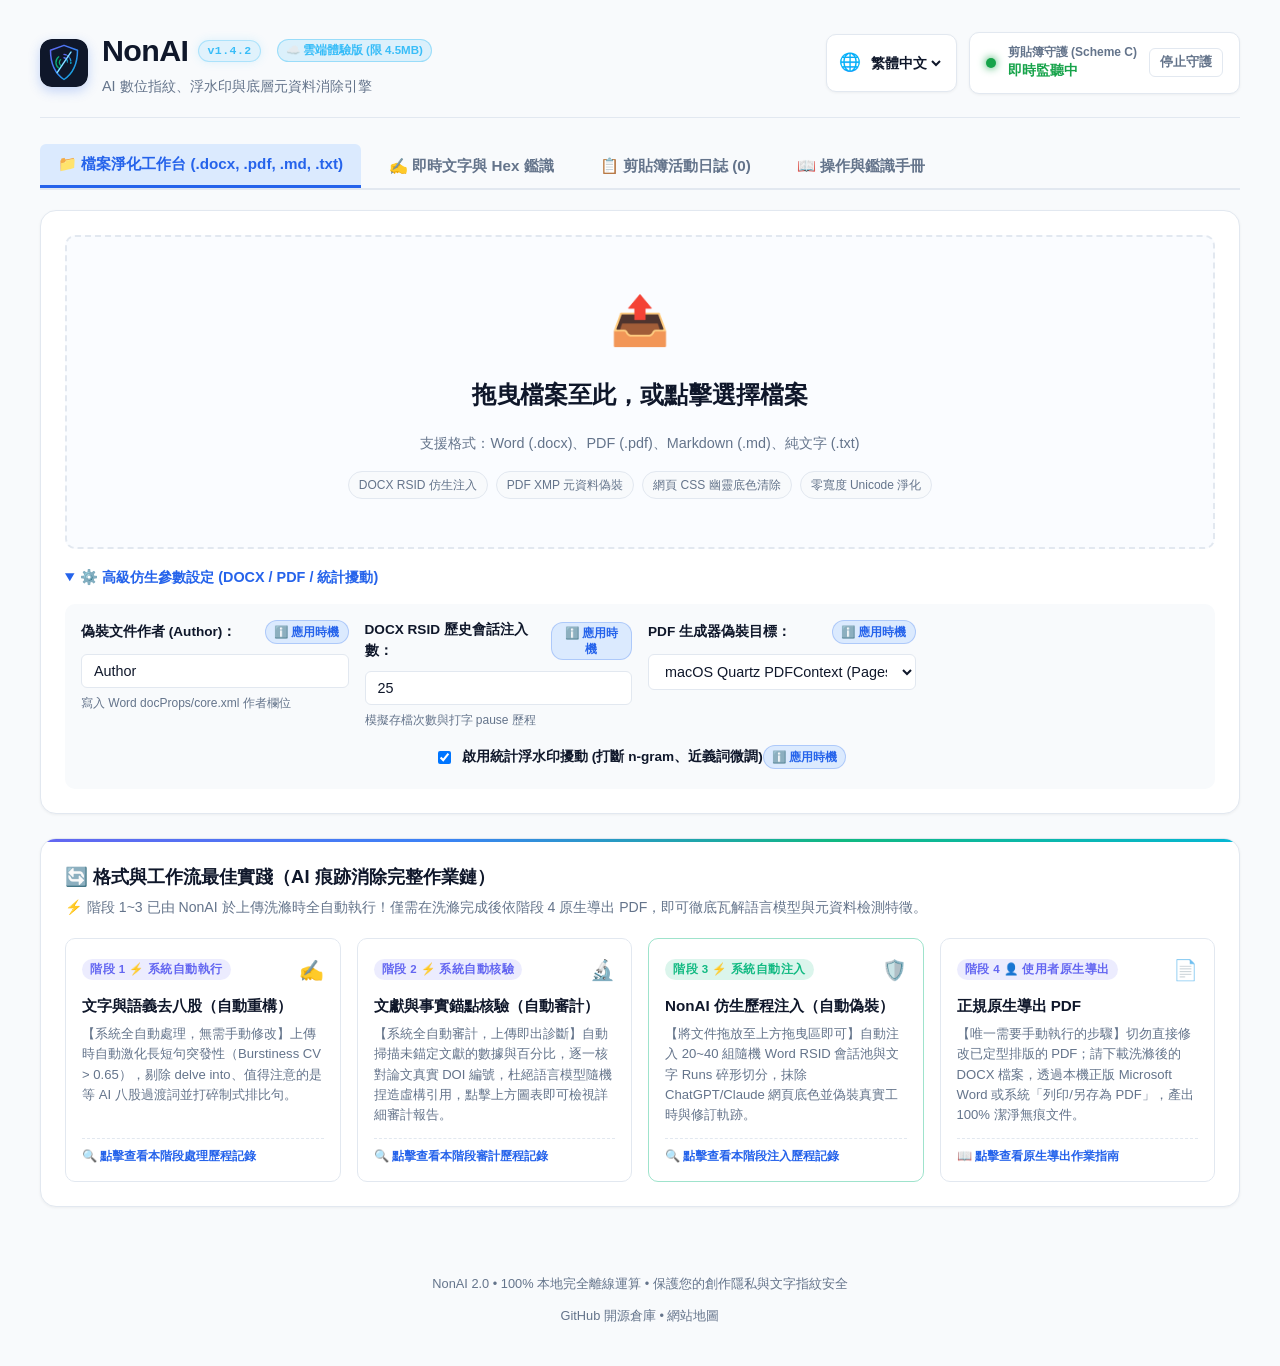
==== commit a03bfdbb: "fix(docx): fix OpenXML schema compatibility for Windows Word and enhance upload error handling (v1.4" ====
--- a/public/index.html
+++ b/public/index.html
@@ -139,7 +139,7 @@
         <div>
           <div class="brand-title-wrap">
             <h1>NonAI</h1>
-            <span id="appVersionBadge" class="version-badge" title="系統版本號">v1.4.1</span>
+            <span id="appVersionBadge" class="version-badge" title="系統版本號">v1.4.2</span>
             <span id="envModeBadge" class="env-badge" style="display: none; font-size: 0.72rem; padding: 2px 8px; border-radius: 999px; margin-left: 6px; font-weight: 600; vertical-align: middle;"></span>
           </div>
           <p class="subtitle" data-i18n="brand_sub">AI 數位指紋、浮水印與底層元資料消除引擎</p>
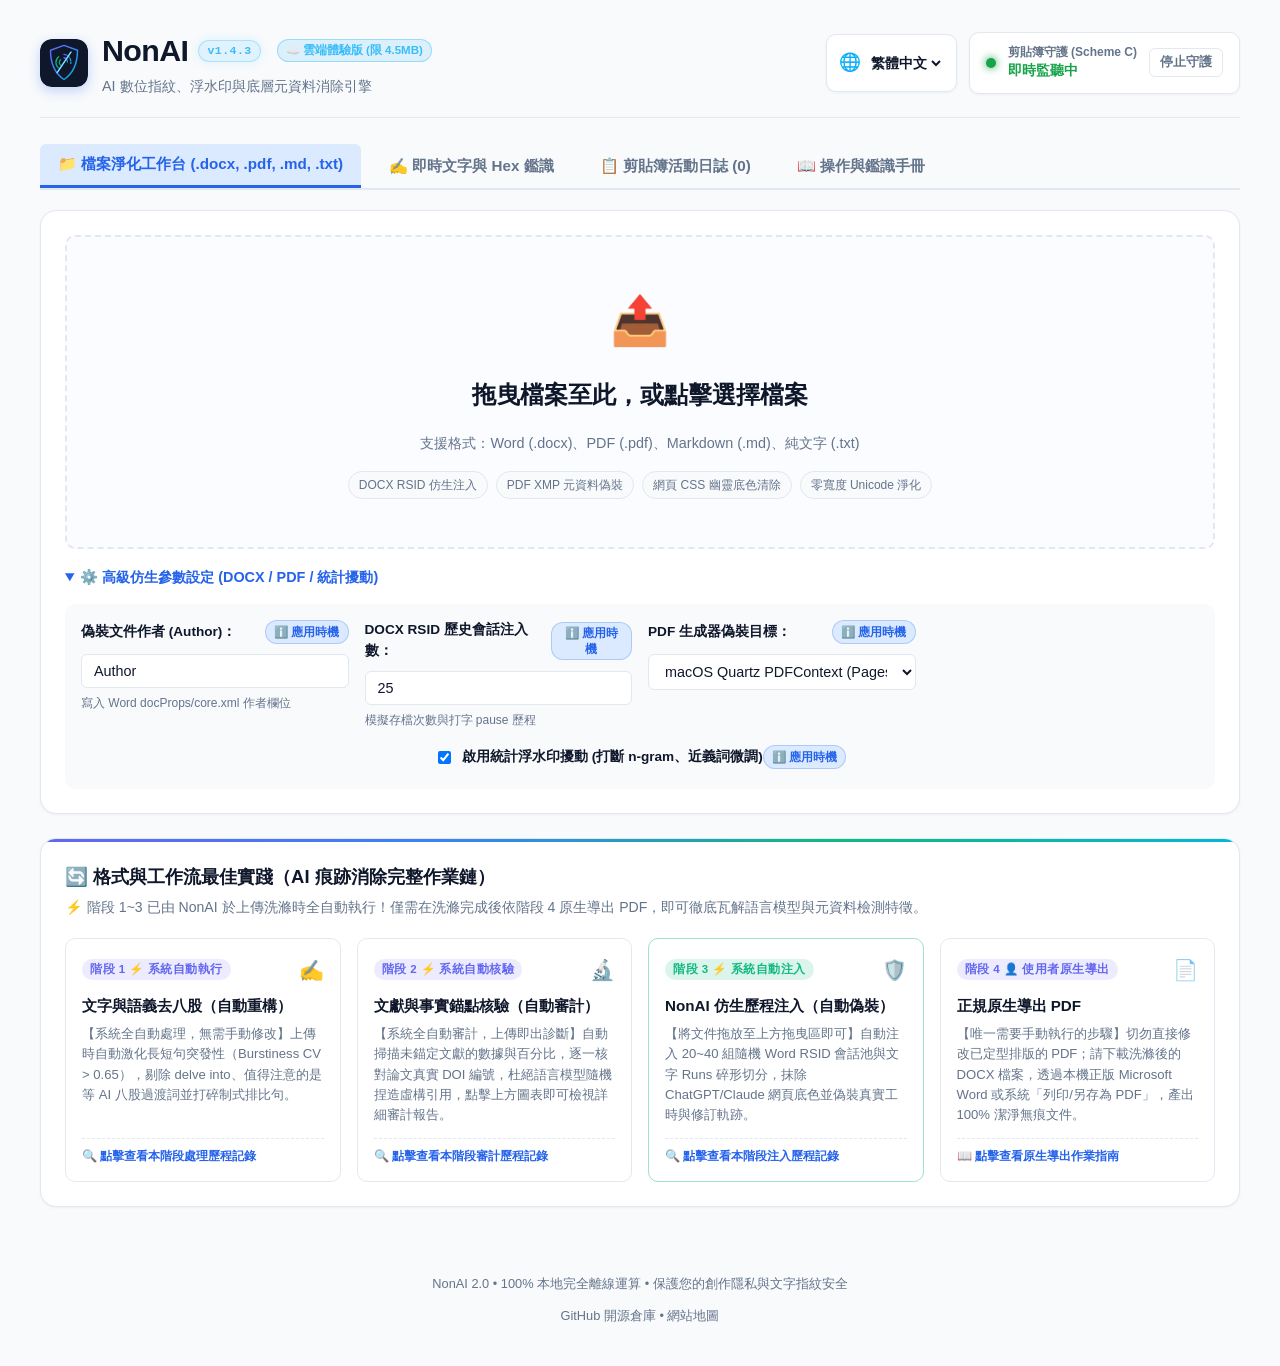
==== commit d56cda23: "fix(ui): resolve drag-and-drop failed to fetch by persisting file handle to input and preventing win" ====
--- a/public/index.html
+++ b/public/index.html
@@ -139,7 +139,7 @@
         <div>
           <div class="brand-title-wrap">
             <h1>NonAI</h1>
-            <span id="appVersionBadge" class="version-badge" title="系統版本號">v1.4.2</span>
+            <span id="appVersionBadge" class="version-badge" title="系統版本號">v1.4.3</span>
             <span id="envModeBadge" class="env-badge" style="display: none; font-size: 0.72rem; padding: 2px 8px; border-radius: 999px; margin-left: 6px; font-weight: 600; vertical-align: middle;"></span>
           </div>
           <p class="subtitle" data-i18n="brand_sub">AI 數位指紋、浮水印與底層元資料消除引擎</p>
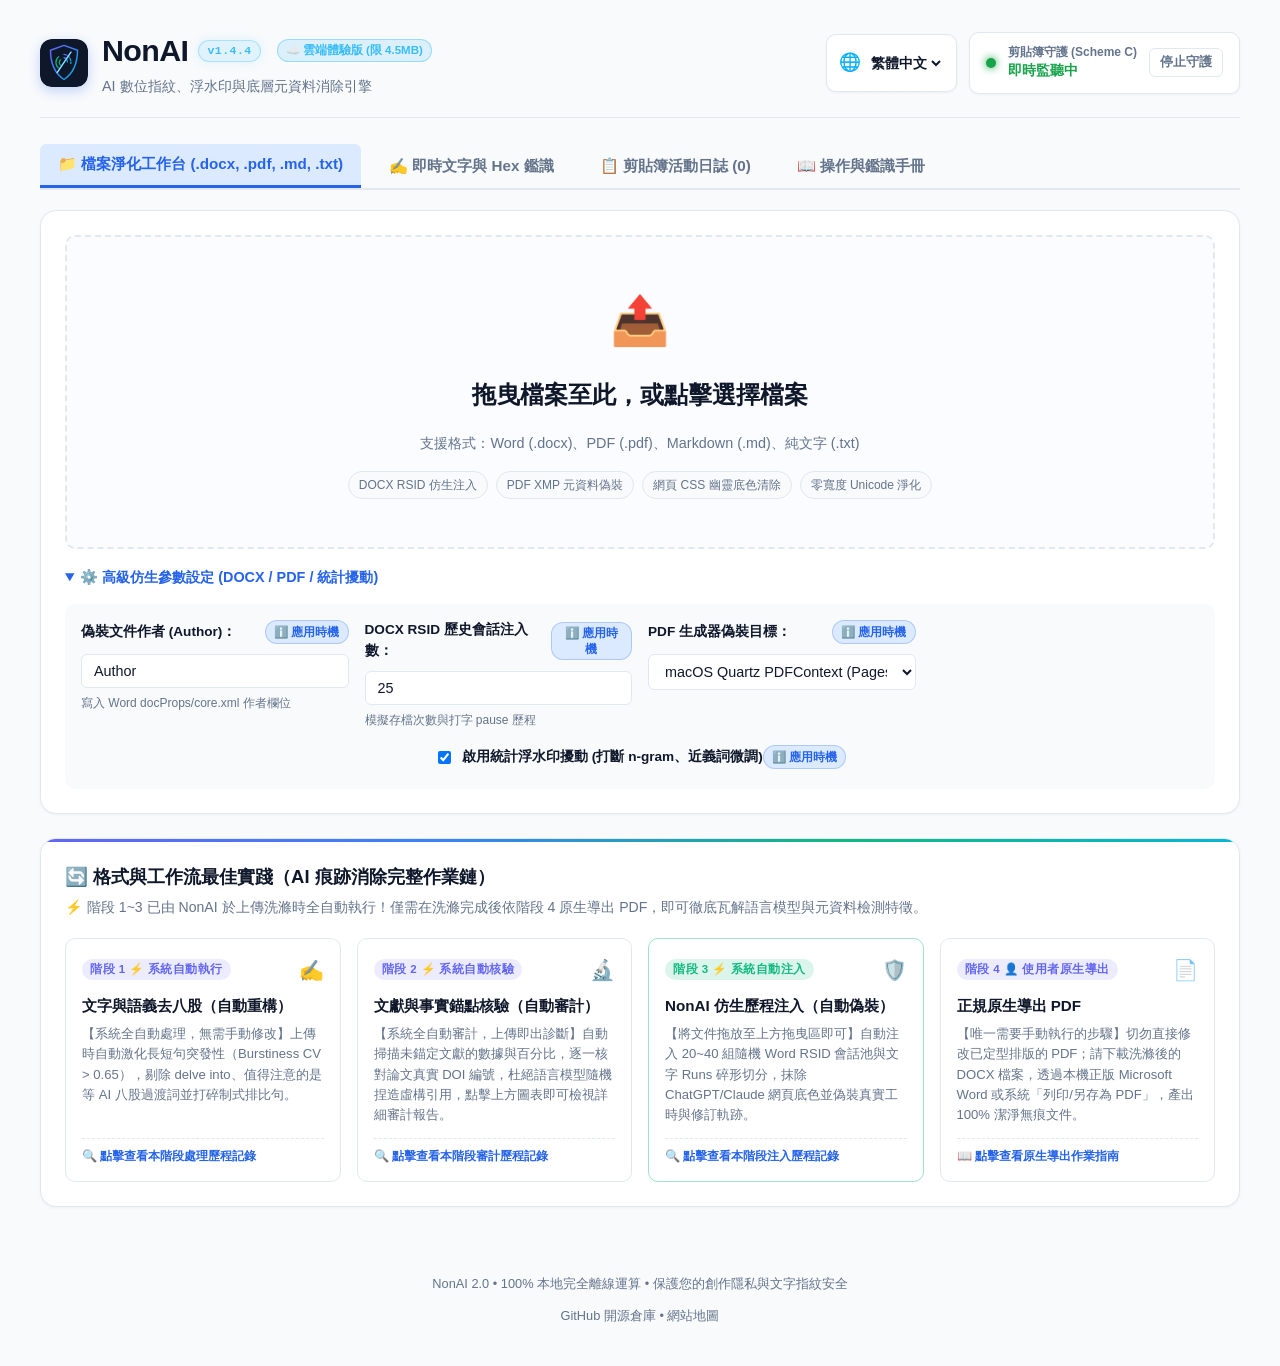
==== commit d3918c7f: "fix(docx): preserve table cell shading and prevent milestone symbol clipping during sanitization (v1" ====
--- a/public/index.html
+++ b/public/index.html
@@ -139,7 +139,7 @@
         <div>
           <div class="brand-title-wrap">
             <h1>NonAI</h1>
-            <span id="appVersionBadge" class="version-badge" title="系統版本號">v1.4.3</span>
+            <span id="appVersionBadge" class="version-badge" title="系統版本號">v1.4.4</span>
             <span id="envModeBadge" class="env-badge" style="display: none; font-size: 0.72rem; padding: 2px 8px; border-radius: 999px; margin-left: 6px; font-weight: 600; vertical-align: middle;"></span>
           </div>
           <p class="subtitle" data-i18n="brand_sub">AI 數位指紋、浮水印與底層元資料消除引擎</p>
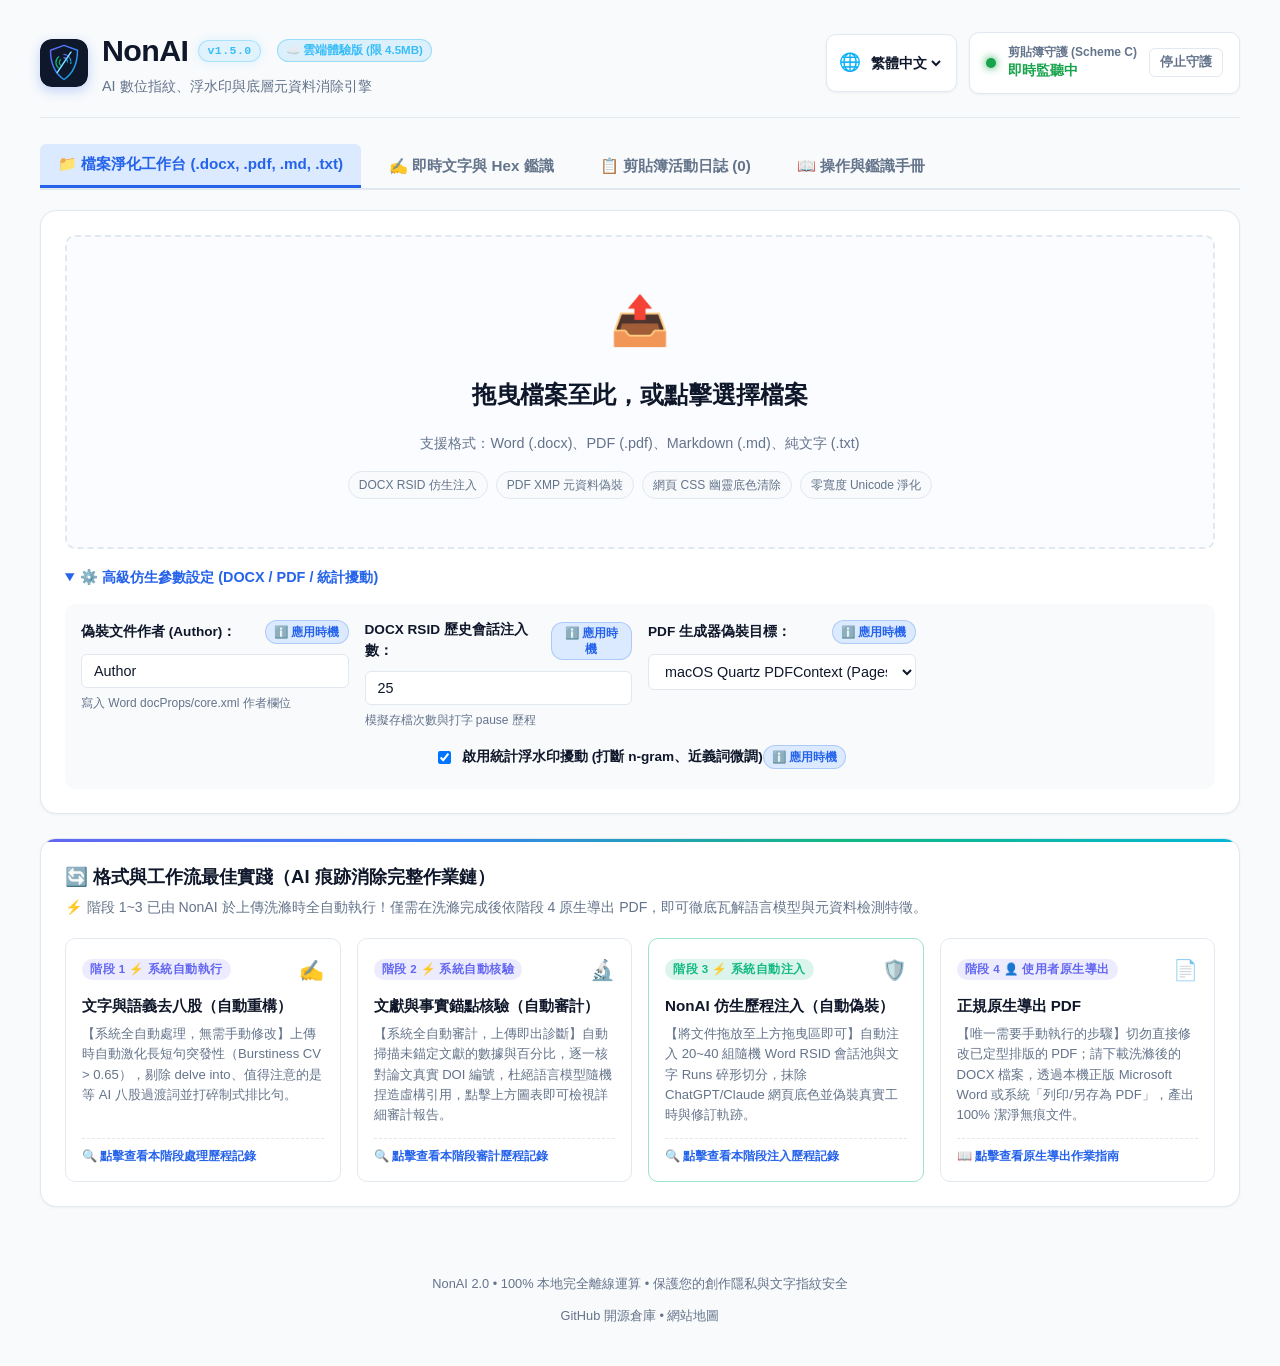
==== commit 54f4a7d7: "feat(forensics): enforce RSID/revision invariants, boundary-safe semantic restructure, and mandatory" ====
--- a/public/index.html
+++ b/public/index.html
@@ -139,7 +139,7 @@
         <div>
           <div class="brand-title-wrap">
             <h1>NonAI</h1>
-            <span id="appVersionBadge" class="version-badge" title="系統版本號">v1.4.4</span>
+            <span id="appVersionBadge" class="version-badge" title="系統版本號">v1.5.0</span>
             <span id="envModeBadge" class="env-badge" style="display: none; font-size: 0.72rem; padding: 2px 8px; border-radius: 999px; margin-left: 6px; font-weight: 600; vertical-align: middle;"></span>
           </div>
           <p class="subtitle" data-i18n="brand_sub">AI 數位指紋、浮水印與底層元資料消除引擎</p>
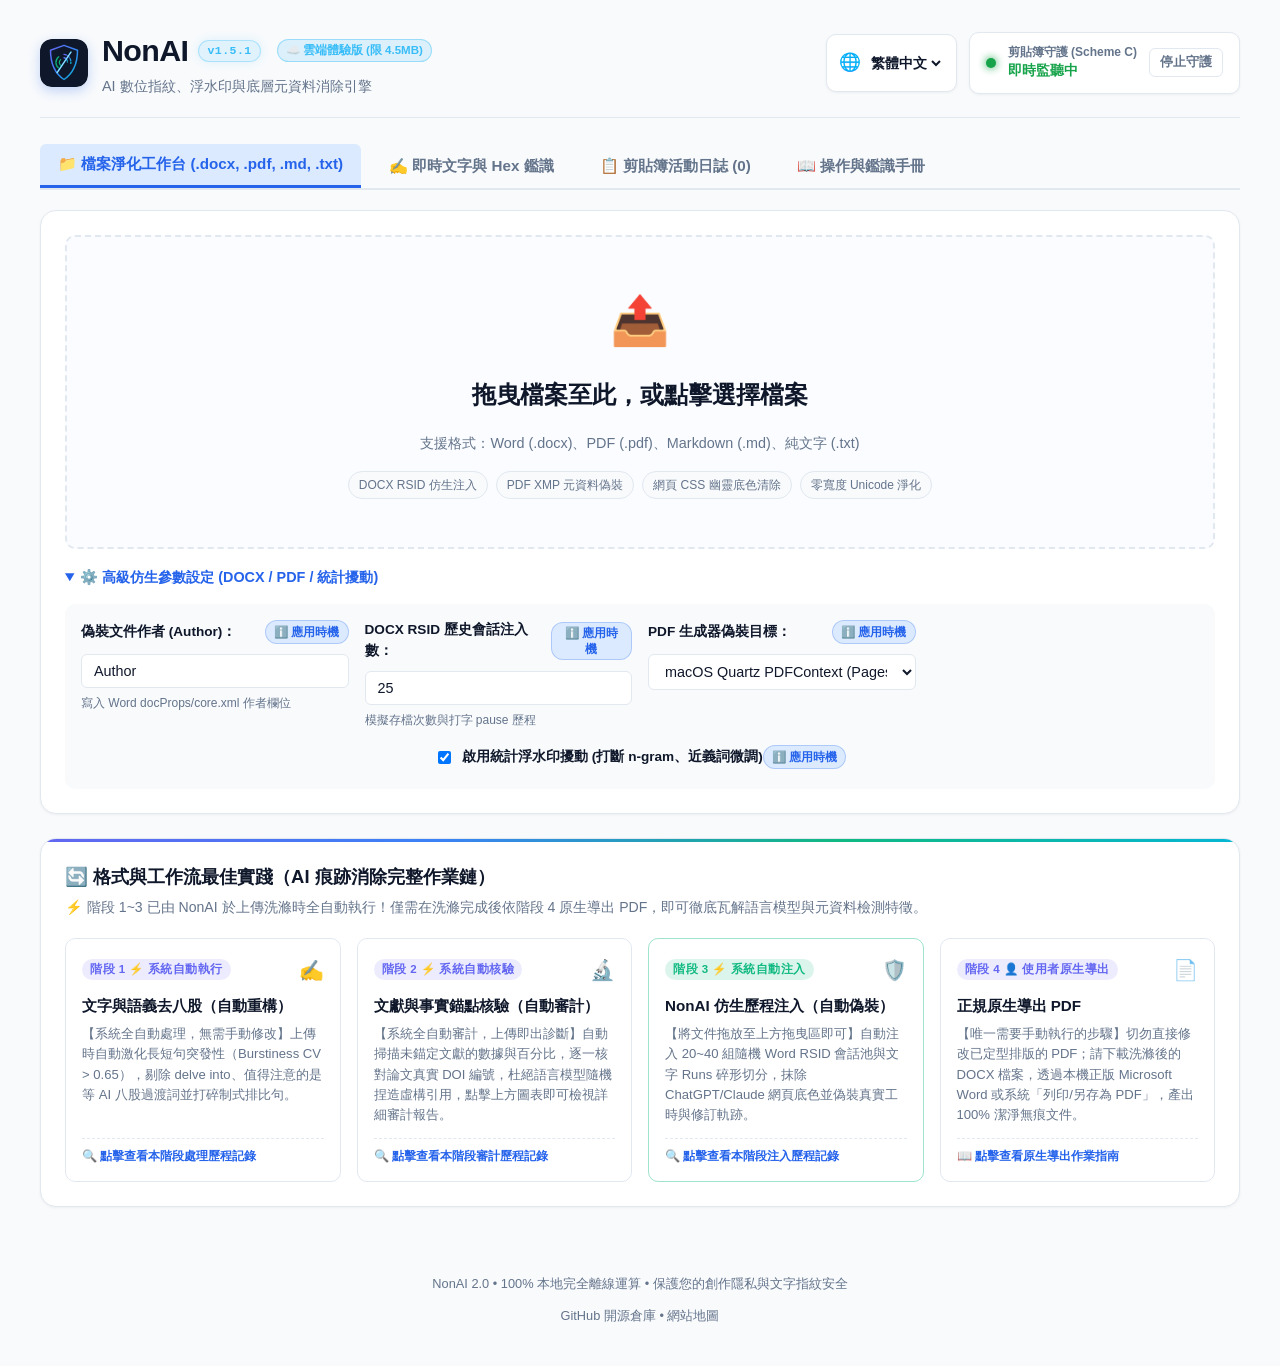
==== commit f539c0e8: "fix(sanitizer): strictly preserve existing punctuation marks and only substitute narrative text with" ====
--- a/public/index.html
+++ b/public/index.html
@@ -139,7 +139,7 @@
         <div>
           <div class="brand-title-wrap">
             <h1>NonAI</h1>
-            <span id="appVersionBadge" class="version-badge" title="系統版本號">v1.5.0</span>
+            <span id="appVersionBadge" class="version-badge" title="系統版本號">v1.5.1</span>
             <span id="envModeBadge" class="env-badge" style="display: none; font-size: 0.72rem; padding: 2px 8px; border-radius: 999px; margin-left: 6px; font-weight: 600; vertical-align: middle;"></span>
           </div>
           <p class="subtitle" data-i18n="brand_sub">AI 數位指紋、浮水印與底層元資料消除引擎</p>
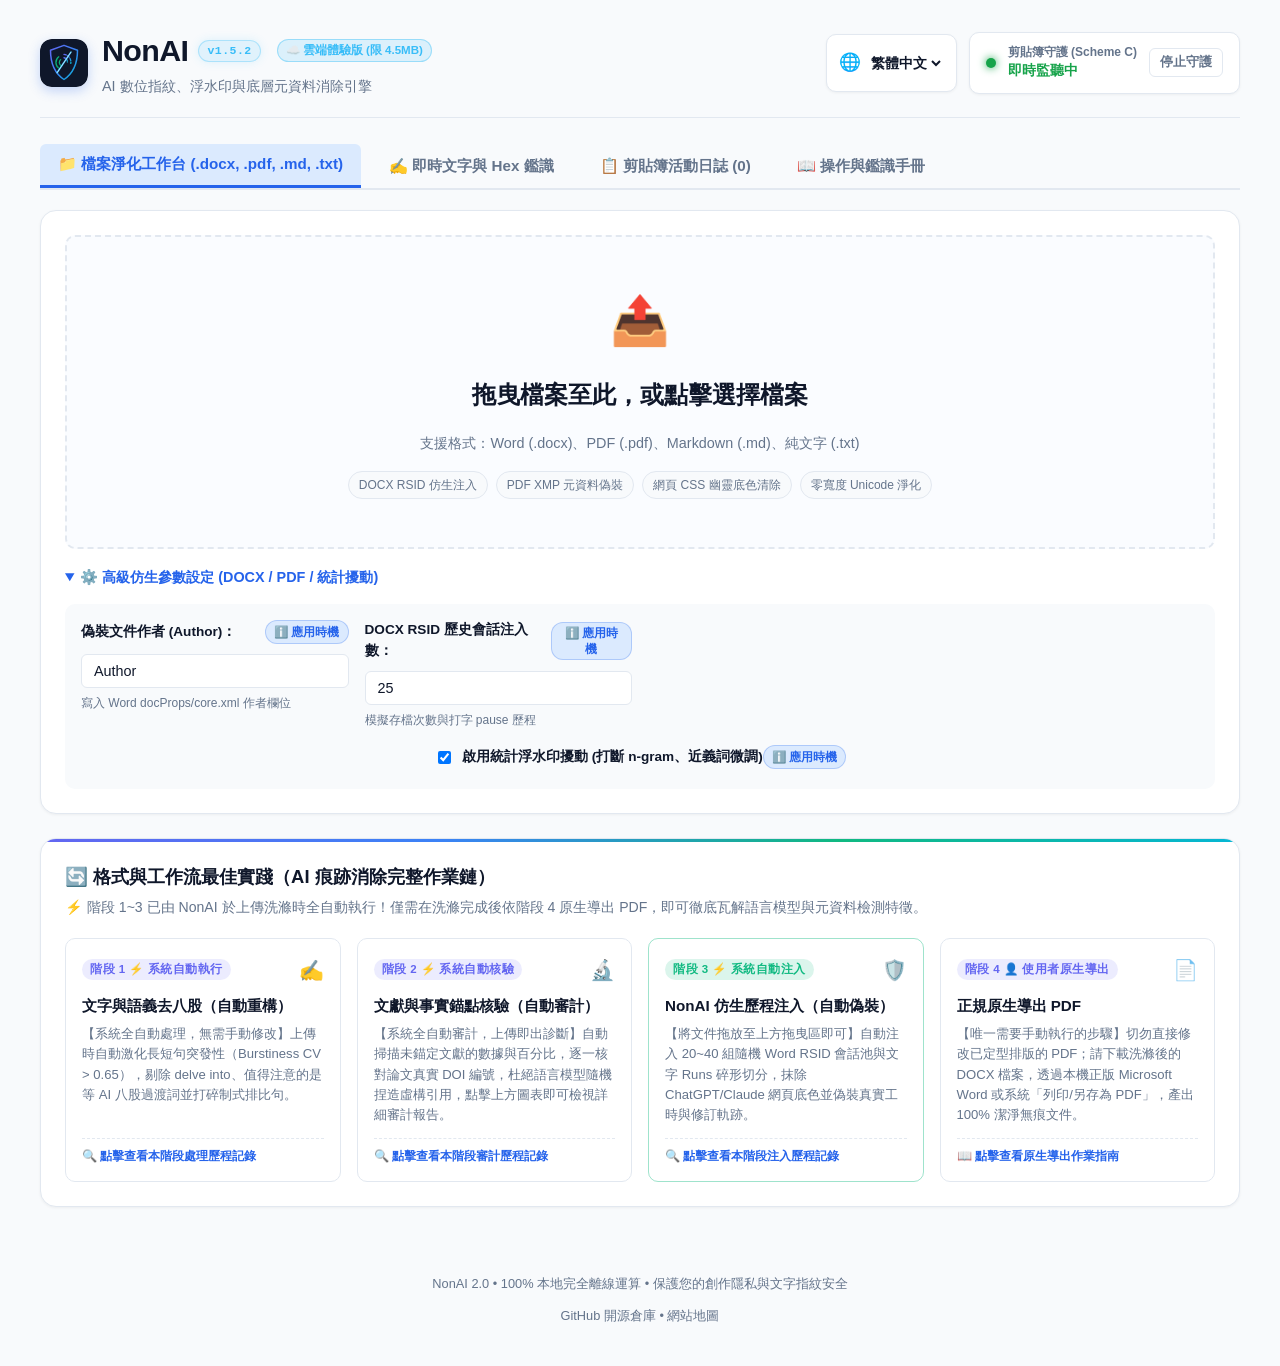
==== commit 144e2f52: "fix(pdf): preserve original Producer/Creator and CreationDate/ModDate instead of spoofing (v1.5.2) -" ====
--- a/public/index.html
+++ b/public/index.html
@@ -139,7 +139,7 @@
         <div>
           <div class="brand-title-wrap">
             <h1>NonAI</h1>
-            <span id="appVersionBadge" class="version-badge" title="系統版本號">v1.5.1</span>
+            <span id="appVersionBadge" class="version-badge" title="系統版本號">v1.5.2</span>
             <span id="envModeBadge" class="env-badge" style="display: none; font-size: 0.72rem; padding: 2px 8px; border-radius: 999px; margin-left: 6px; font-weight: 600; vertical-align: middle;"></span>
           </div>
           <p class="subtitle" data-i18n="brand_sub">AI 數位指紋、浮水印與底層元資料消除引擎</p>
@@ -227,17 +227,6 @@
                   <span class="hint" data-i18n="hint_rsid">模擬存檔次數與打字 pause 歷程</span>
                 </div>
 
-                <!-- Option 3: PDF Producer Spoof -->
-                <div class="form-group">
-                  <div class="label-with-timing">
-                    <label for="cfgPdfSpoof" data-i18n="lbl_pdf">PDF 生成器偽裝目標：</label>
-                    <button type="button" class="timing-badge-btn" data-timing="pdf" title="點擊查看應用時機說明" data-i18n="btn_timing" data-i18n-title="btn_timing_title">ℹ️ 應用時機</button>
-                  </div>
-                  <select id="cfgPdfSpoof">
-                    <option value="macOS" selected>macOS Quartz PDFContext (Pages)</option>
-                    <option value="Word">Microsoft Word for Microsoft 365</option>
-                  </select>
-                </div>
 
                 <!-- Option 4: Perturbation -->
                 <div class="form-group checkbox-group">
